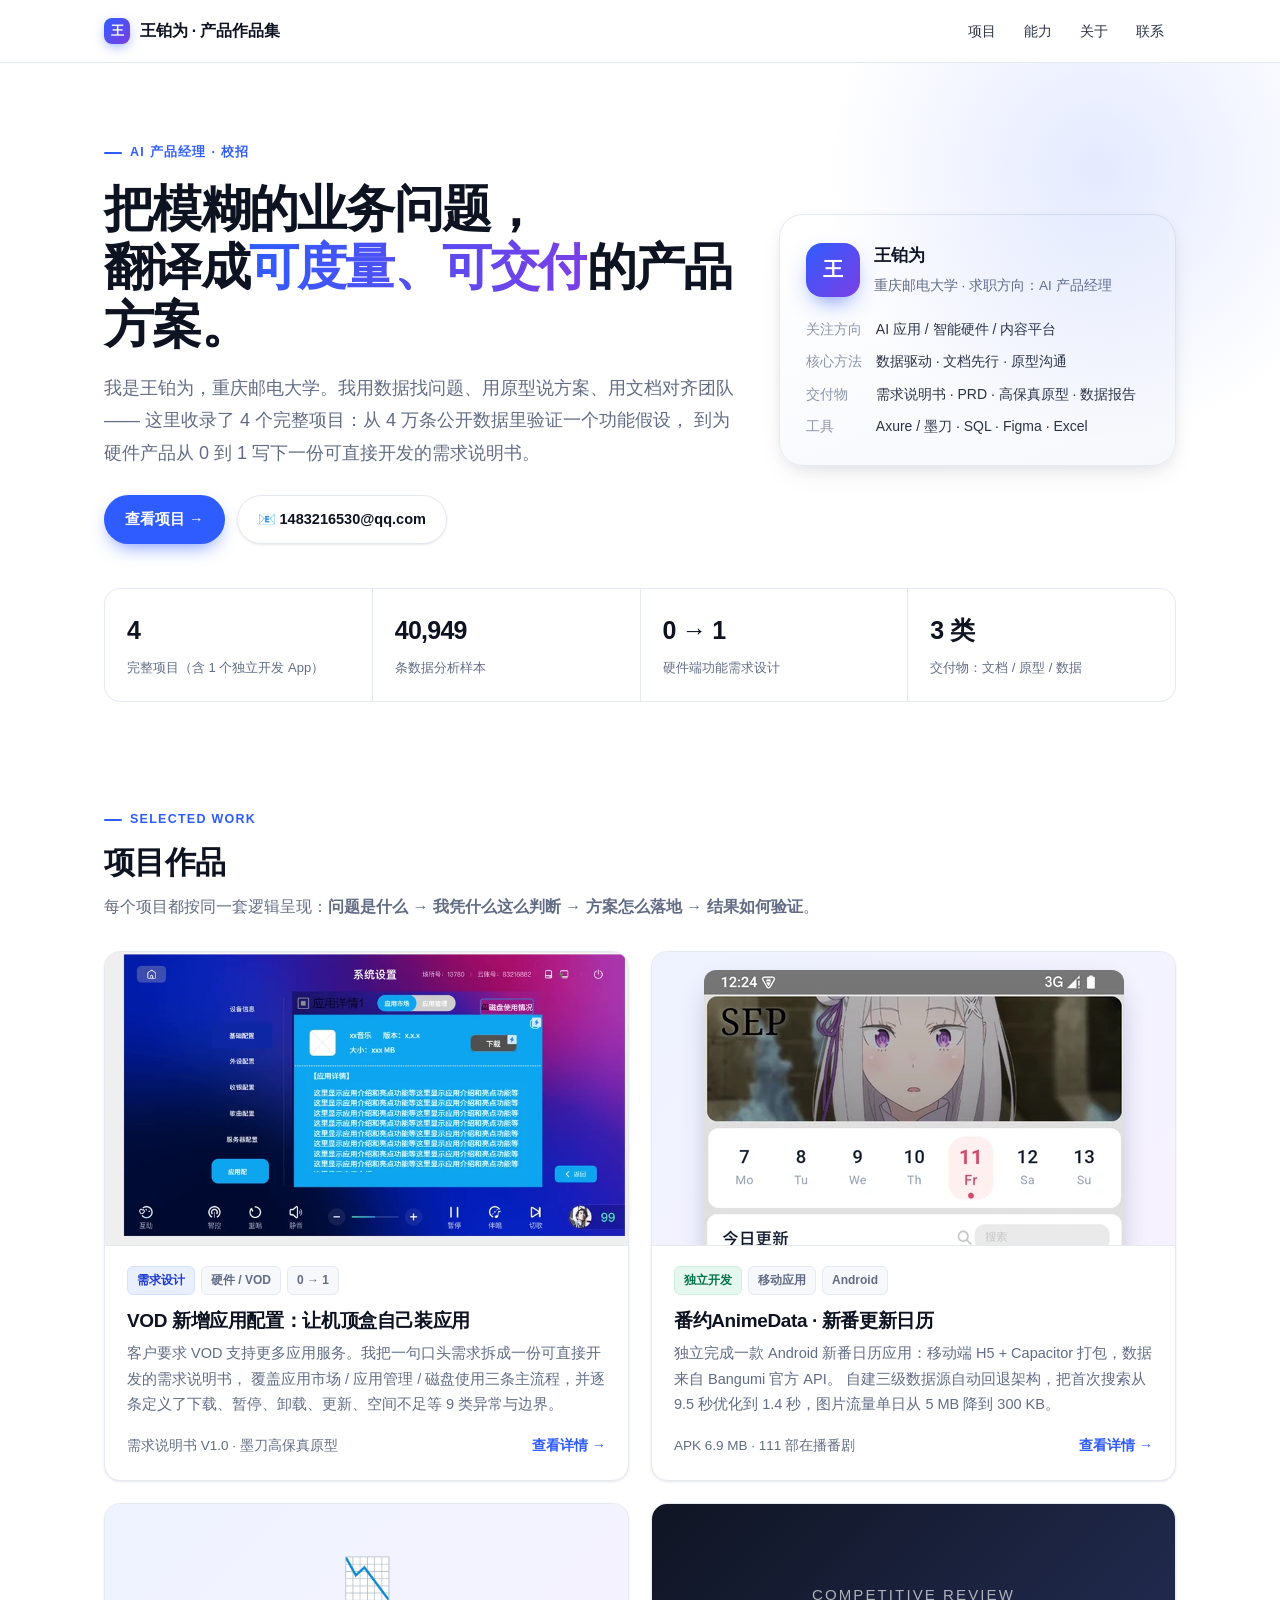
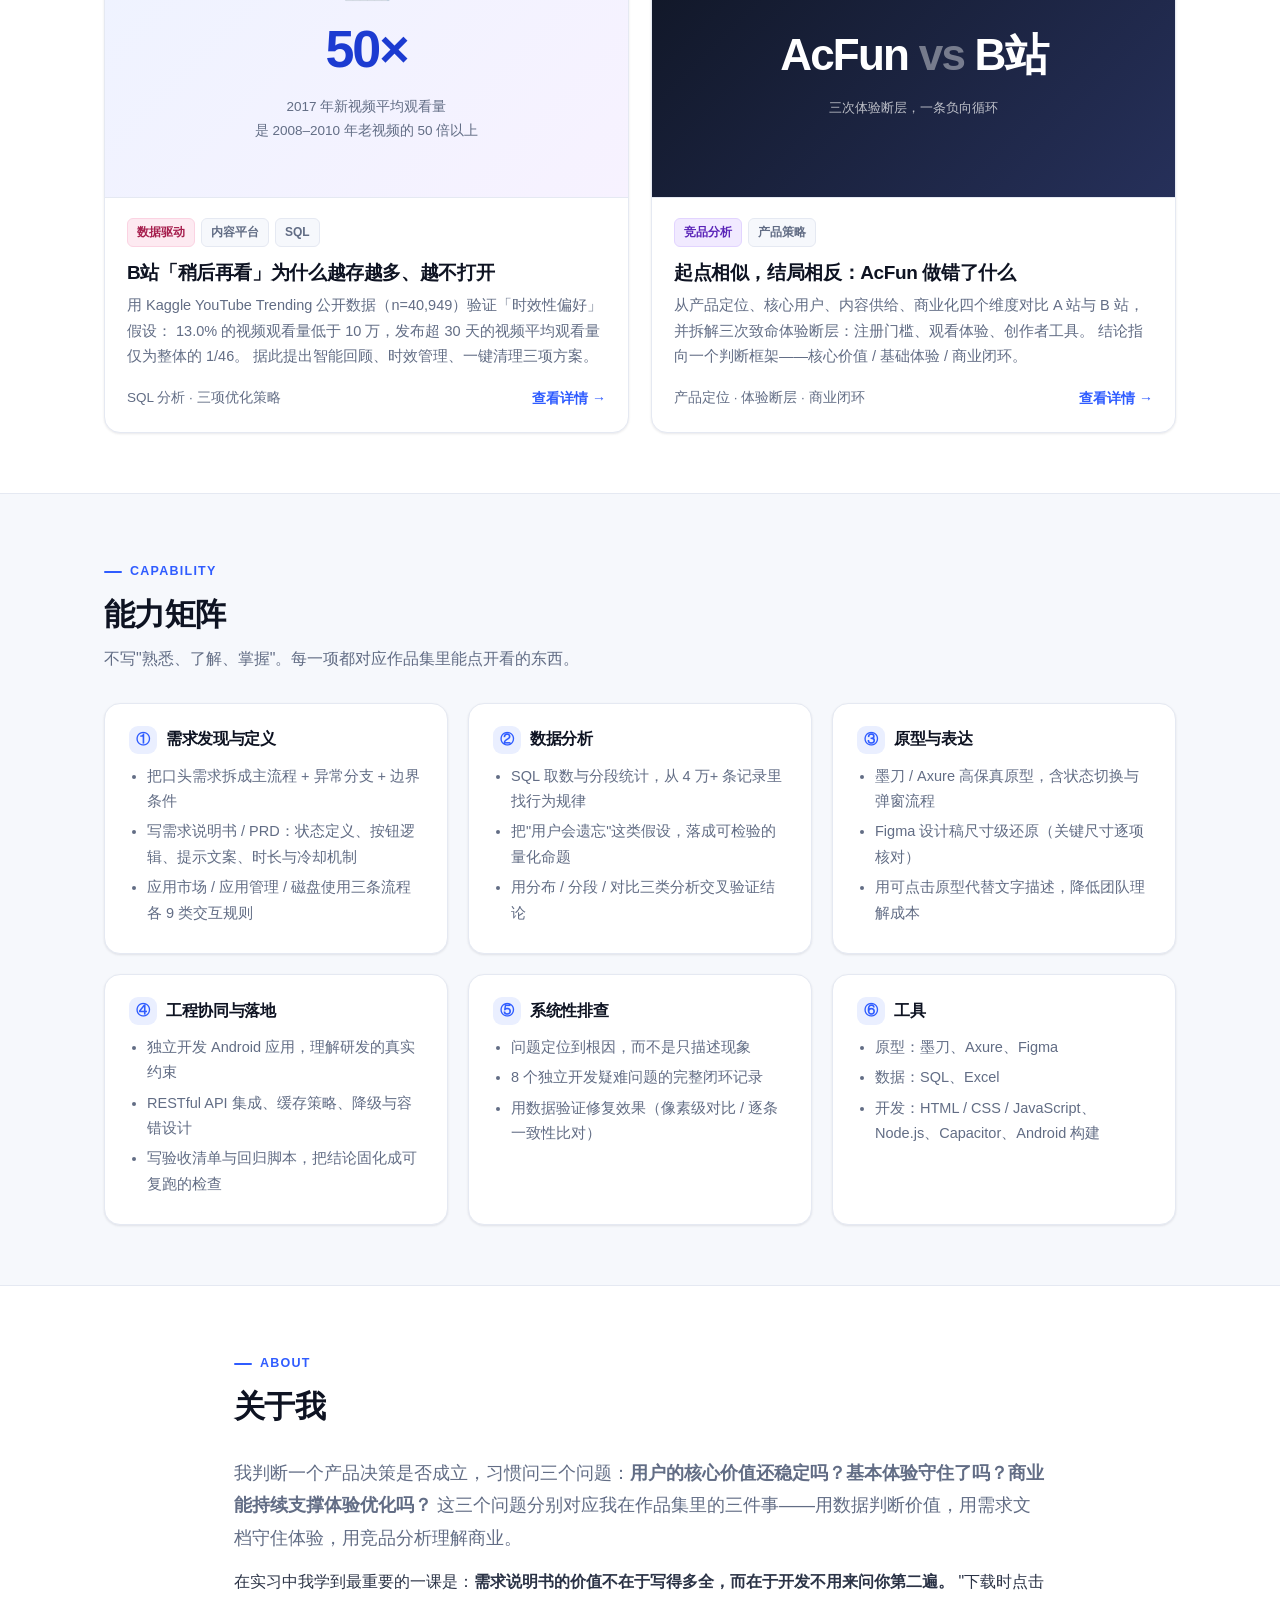
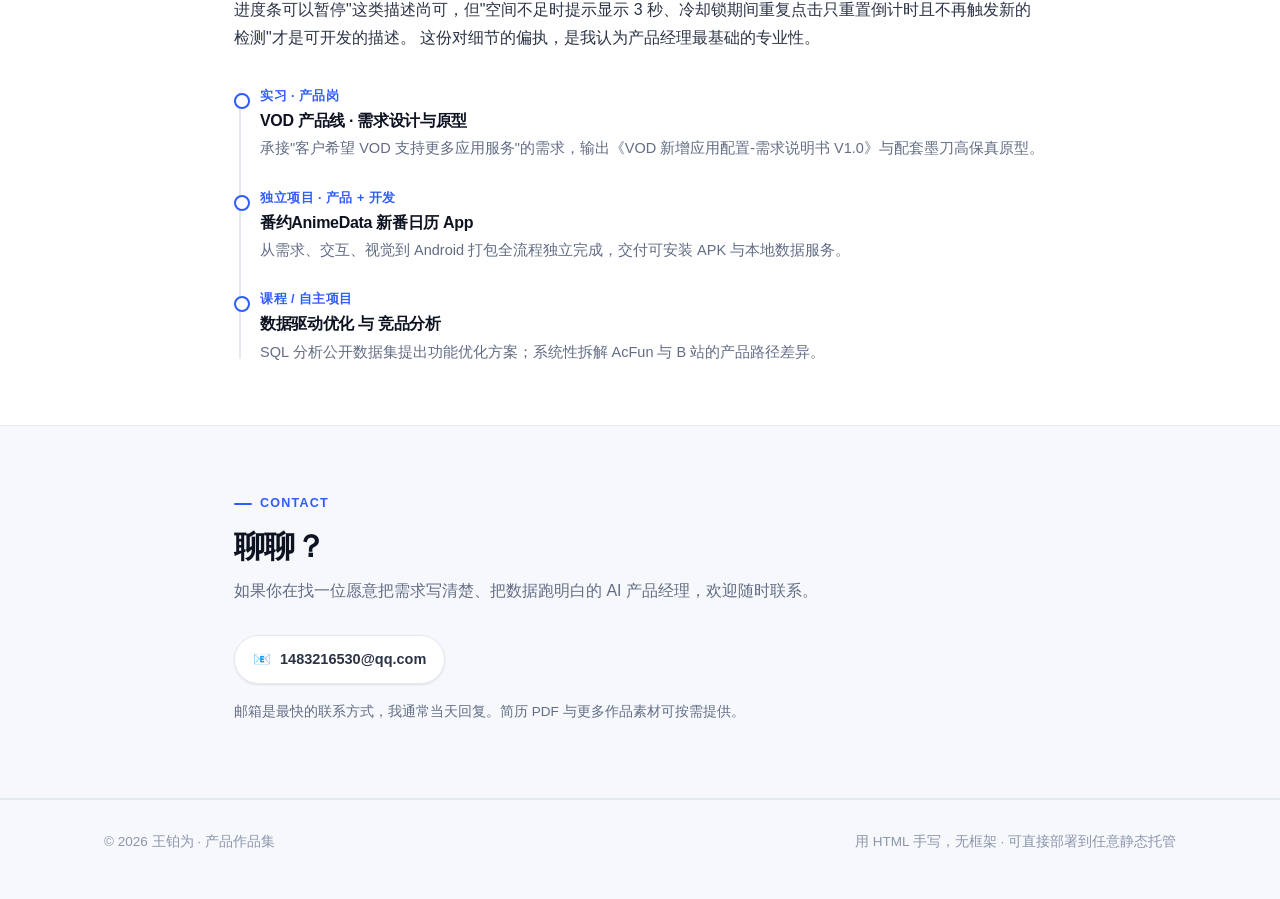
==== index.html @ bd3f500f "作品集站点：VOD 应用配置 / 稍后再看优化 / 新番日历 / 竞品分析" ====
<!DOCTYPE html>
<html lang="zh-CN">
<head>
<meta charset="UTF-8">
<meta name="viewport" content="width=device-width, initial-scale=1">
<title>王铂为 · 产品作品集 | AI 产品经理（校招）</title>
<meta name="description" content="王铂为的产品作品集：数据驱动的功能优化、硬件端应用商店需求设计、竞品分析与独立开发的移动应用。">
<link rel="stylesheet" href="assets/css/style.css">
</head>
<body>

<header class="nav">
  <div class="wrap nav-in">
    <a class="brand" href="index.html"><span class="dot">王</span> 王铂为 · 产品作品集</a>
    <button class="nav-toggle" aria-label="菜单">☰</button>
    <nav class="nav-links">
      <a href="#projects">项目</a>
      <a href="#skills">能力</a>
      <a href="#about">关于</a>
      <a href="#contact">联系</a>
    </nav>
  </div>
</header>

<div class="hero">
  <div class="wrap hero-grid">
    <div>
      <span class="eyebrow">AI 产品经理 · 校招</span>
      <h1>把模糊的业务问题，<br>翻译成<span class="grad">可度量、可交付</span>的产品方案。</h1>
      <p class="lead">
        我是王铂为，重庆邮电大学。我用数据找问题、用原型说方案、用文档对齐团队——
        这里收录了 4 个完整项目：从 4 万条公开数据里验证一个功能假设，
        到为硬件产品从 0 到 1 写下一份可直接开发的需求说明书。
      </p>
      <div class="hero-actions">
        <a class="btn btn-primary" href="#projects">查看项目 →</a>
        <a class="btn btn-ghost" href="mailto:1483216530@qq.com">📧 1483216530@qq.com</a>
      </div>
    </div>

    <aside class="idcard">
      <div class="who">
        <div class="avatar">王</div>
        <div>
          <b>王铂为</b>
          <span class="small muted">重庆邮电大学 · 求职方向：AI 产品经理</span>
        </div>
      </div>
      <dl>
        <dt>关注方向</dt><dd>AI 应用 / 智能硬件 / 内容平台</dd>
        <dt>核心方法</dt><dd>数据驱动 · 文档先行 · 原型沟通</dd>
        <dt>交付物</dt><dd>需求说明书 · PRD · 高保真原型 · 数据报告</dd>
        <dt>工具</dt><dd>Axure / 墨刀 · SQL · Figma · Excel</dd>
      </dl>
    </aside>
  </div>

  <div class="wrap">
    <div class="stats">
      <div><b>4</b><span>完整项目（含 1 个独立开发 App）</span></div>
      <div><b>40,949</b><span>条数据分析样本</span></div>
      <div><b>0 → 1</b><span>硬件端功能需求设计</span></div>
      <div><b>3 类</b><span>交付物：文档 / 原型 / 数据</span></div>
    </div>
  </div>
</div>

<section class="block" id="projects">
  <div class="wrap">
    <div class="section-head">
      <span class="eyebrow">Selected Work</span>
      <h2>项目作品</h2>
      <p>每个项目都按同一套逻辑呈现：<b>问题是什么 → 我凭什么这么判断 → 方案怎么落地 → 结果如何验证</b>。</p>
    </div>

    <div class="cards">

      <article class="card">
        <div class="thumb">
          <img src="assets/img/mocto/vod-proto-4.webp" alt="VOD 应用配置 · 墨刀高保真原型">
        </div>
        <div class="body">
          <div class="tags">
            <span class="tag blue">需求设计</span>
            <span class="tag">硬件 / VOD</span>
            <span class="tag">0 → 1</span>
          </div>
          <h3>VOD 新增应用配置：让机顶盒自己装应用</h3>
          <p>客户要求 VOD 支持更多应用服务。我把一句口头需求拆成一份可直接开发的需求说明书，
             覆盖应用市场 / 应用管理 / 磁盘使用三条主流程，并逐条定义了下载、暂停、卸载、更新、空间不足等 9 类异常与边界。</p>
          <div class="foot">
            <span class="small muted">需求说明书 V1.0 · 墨刀高保真原型</span>
            <a class="card-more" href="projects/vod-app-config.html">查看详情 →</a>
          </div>
        </div>
      </article>

      <article class="card">
        <div class="thumb phone">
          <img src="assets/img/anime/apk-home.webp" alt="番约AnimeData · 新番日历 App 首页">
        </div>
        <div class="body">
          <div class="tags">
            <span class="tag green">独立开发</span>
            <span class="tag">移动应用</span>
            <span class="tag">Android</span>
          </div>
          <h3>番约AnimeData · 新番更新日历</h3>
          <p>独立完成一款 Android 新番日历应用：移动端 H5 + Capacitor 打包，数据来自 Bangumi 官方 API。
             自建三级数据源自动回退架构，把首次搜索从 9.5 秒优化到 1.4 秒，图片流量单日从 5 MB 降到 300 KB。</p>
          <div class="foot">
            <span class="small muted">APK 6.9 MB · 111 部在播番剧</span>
            <a class="card-more" href="projects/anime-calendar.html">查看详情 →</a>
          </div>
        </div>
      </article>

      <article class="card">
        <div class="thumb" style="background:linear-gradient(135deg,#eef3ff,#f7f2ff)">
          <div style="padding:26px;text-align:center">
            <div style="font-size:40px;line-height:1">📉</div>
            <div style="font-size:52px;font-weight:800;letter-spacing:-.04em;color:var(--brand-ink);margin-top:6px">50×</div>
            <div class="small muted">2017 年新视频平均观看量<br>是 2008–2010 年老视频的 50 倍以上</div>
          </div>
        </div>
        <div class="body">
          <div class="tags">
            <span class="tag pink">数据驱动</span>
            <span class="tag">内容平台</span>
            <span class="tag">SQL</span>
          </div>
          <h3>B站「稍后再看」为什么越存越多、越不打开</h3>
          <p>用 Kaggle YouTube Trending 公开数据（n=40,949）验证「时效性偏好」假设：
             13.0% 的视频观看量低于 10 万，发布超 30 天的视频平均观看量仅为整体的 1/46。
             据此提出智能回顾、时效管理、一键清理三项方案。</p>
          <div class="foot">
            <span class="small muted">SQL 分析 · 三项优化策略</span>
            <a class="card-more" href="projects/bilibili-slate.html">查看详情 →</a>
          </div>
        </div>
      </article>

      <article class="card">
        <div class="thumb" style="background:linear-gradient(135deg,#0f1523,#26305a);display:grid;place-items:center">
          <div style="padding:26px;text-align:center;color:#fff">
            <div style="font-size:15px;opacity:.65;letter-spacing:.14em">COMPETITIVE REVIEW</div>
            <div style="font-size:44px;font-weight:800;letter-spacing:-.04em;margin:8px 0 4px">AcFun <span style="opacity:.4">vs</span> B站</div>
            <div style="font-size:13px;opacity:.7">三次体验断层，一条负向循环</div>
          </div>
        </div>
        <div class="body">
          <div class="tags">
            <span class="tag violet">竞品分析</span>
            <span class="tag">产品策略</span>
          </div>
          <h3>起点相似，结局相反：AcFun 做错了什么</h3>
          <p>从产品定位、核心用户、内容供给、商业化四个维度对比 A 站与 B 站，
             并拆解三次致命体验断层：注册门槛、观看体验、创作者工具。
             结论指向一个判断框架——核心价值 / 基础体验 / 商业闭环。</p>
          <div class="foot">
            <span class="small muted">产品定位 · 体验断层 · 商业闭环</span>
            <a class="card-more" href="projects/acfun-vs-bilibili.html">查看详情 →</a>
          </div>
        </div>
      </article>

    </div>
  </div>
</section>

<section class="block soft" id="skills">
  <div class="wrap">
    <div class="section-head">
      <span class="eyebrow">Capability</span>
      <h2>能力矩阵</h2>
      <p>不写"熟悉、了解、掌握"。每一项都对应作品集里能点开看的东西。</p>
    </div>

    <div class="grid-3">
      <div class="panel">
        <h4><span class="ic">①</span> 需求发现与定义</h4>
        <ul>
          <li>把口头需求拆成主流程 + 异常分支 + 边界条件</li>
          <li>写需求说明书 / PRD：状态定义、按钮逻辑、提示文案、时长与冷却机制</li>
          <li>应用市场 / 应用管理 / 磁盘使用三条流程各 9 类交互规则</li>
        </ul>
      </div>
      <div class="panel">
        <h4><span class="ic">②</span> 数据分析</h4>
        <ul>
          <li>SQL 取数与分段统计，从 4 万+ 条记录里找行为规律</li>
          <li>把"用户会遗忘"这类假设，落成可检验的量化命题</li>
          <li>用分布 / 分段 / 对比三类分析交叉验证结论</li>
        </ul>
      </div>
      <div class="panel">
        <h4><span class="ic">③</span> 原型与表达</h4>
        <ul>
          <li>墨刀 / Axure 高保真原型，含状态切换与弹窗流程</li>
          <li>Figma 设计稿尺寸级还原（关键尺寸逐项核对）</li>
          <li>用可点击原型代替文字描述，降低团队理解成本</li>
        </ul>
      </div>
      <div class="panel">
        <h4><span class="ic">④</span> 工程协同与落地</h4>
        <ul>
          <li>独立开发 Android 应用，理解研发的真实约束</li>
          <li>RESTful API 集成、缓存策略、降级与容错设计</li>
          <li>写验收清单与回归脚本，把结论固化成可复跑的检查</li>
        </ul>
      </div>
      <div class="panel">
        <h4><span class="ic">⑤</span> 系统性排查</h4>
        <ul>
          <li>问题定位到根因，而不是只描述现象</li>
          <li>8 个独立开发疑难问题的完整闭环记录</li>
          <li>用数据验证修复效果（像素级对比 / 逐条一致性比对）</li>
        </ul>
      </div>
      <div class="panel">
        <h4><span class="ic">⑥</span> 工具</h4>
        <ul>
          <li>原型：墨刀、Axure、Figma</li>
          <li>数据：SQL、Excel</li>
          <li>开发：HTML / CSS / JavaScript、Node.js、Capacitor、Android 构建</li>
        </ul>
      </div>
    </div>
  </div>
</section>

<section class="block" id="about">
  <div class="wrap wrap-narrow">
    <div class="section-head">
      <span class="eyebrow">About</span>
      <h2>关于我</h2>
    </div>
    <p class="lead">
      我判断一个产品决策是否成立，习惯问三个问题：<b>用户的核心价值还稳定吗？基本体验守住了吗？商业能持续支撑体验优化吗？</b>
      这三个问题分别对应我在作品集里的三件事——用数据判断价值，用需求文档守住体验，用竞品分析理解商业。
    </p>
    <p>
      在实习中我学到最重要的一课是：<b>需求说明书的价值不在于写得多全，而在于开发不用来问你第二遍。</b>
      "下载时点击进度条可以暂停"这类描述尚可，但"空间不足时提示显示 3 秒、冷却锁期间重复点击只重置倒计时且不再触发新的检测"才是可开发的描述。
      这份对细节的偏执，是我认为产品经理最基础的专业性。
    </p>

    <div class="timeline" style="margin-top:34px">
      <div class="tl-item">
        <div class="when">实习 · 产品岗</div>
        <h4>VOD 产品线 · 需求设计与原型</h4>
        <p>承接"客户希望 VOD 支持更多应用服务"的需求，输出《VOD 新增应用配置-需求说明书 V1.0》与配套墨刀高保真原型。</p>
      </div>
      <div class="tl-item">
        <div class="when">独立项目 · 产品 + 开发</div>
        <h4>番约AnimeData 新番日历 App</h4>
        <p>从需求、交互、视觉到 Android 打包全流程独立完成，交付可安装 APK 与本地数据服务。</p>
      </div>
      <div class="tl-item">
        <div class="when">课程 / 自主项目</div>
        <h4>数据驱动优化 与 竞品分析</h4>
        <p>SQL 分析公开数据集提出功能优化方案；系统性拆解 AcFun 与 B 站的产品路径差异。</p>
      </div>
    </div>
  </div>
</section>

<section class="block soft" id="contact">
  <div class="wrap wrap-narrow">
    <div class="section-head">
      <span class="eyebrow">Contact</span>
      <h2>聊聊？</h2>
      <p>如果你在找一位愿意把需求写清楚、把数据跑明白的 AI 产品经理，欢迎随时联系。</p>
    </div>
    <div class="contact">
      <a class="chip" href="mailto:1483216530@qq.com">📧 <b>1483216530@qq.com</b></a>
    </div>
    <p class="small muted" style="margin-top:16px">
      邮箱是最快的联系方式，我通常当天回复。简历 PDF 与更多作品素材可按需提供。
    </p>
  </div>
</section>

<footer class="site">
  <div class="wrap row">
    <span>© <span data-year></span> 王铂为 · 产品作品集</span>
    <span>用 HTML 手写，无框架 · 可直接部署到任意静态托管</span>
  </div>
</footer>

<script src="assets/js/site.js"></script>
</body>
</html>
---- assets/css/style.css ----
/* ==========================================================================
   王铂为 · 产品作品集  —  站点样式
   ========================================================================== */

:root {
  --ink: #0e1322;
  --ink-2: #2b3346;
  --muted: #626d85;
  --muted-2: #8b95ab;
  --line: #e5e9f2;
  --line-2: #eef1f7;
  --bg: #ffffff;
  --bg-soft: #f6f8fc;
  --bg-soft-2: #eef2fa;
  --brand: #2f5cff;
  --brand-ink: #1c3bd1;
  --brand-soft: #eaefff;
  --violet: #7b3fe4;
  --green: #0d9f6e;
  --amber: #c47d00;
  --pink: #d6336c;
  --radius: 16px;
  --radius-sm: 10px;
  --radius-lg: 24px;
  --shadow-sm: 0 1px 2px rgba(16, 24, 40, .04), 0 1px 3px rgba(16, 24, 40, .06);
  --shadow: 0 4px 12px rgba(16, 24, 40, .05), 0 12px 32px -12px rgba(16, 24, 40, .12);
  --shadow-lg: 0 24px 60px -20px rgba(22, 34, 78, .28);
  --maxw: 1120px;
  --font: "Inter", -apple-system, BlinkMacSystemFont, "Segoe UI", "PingFang SC",
          "Hiragino Sans GB", "Microsoft YaHei", "Source Han Sans SC", sans-serif;
  --mono: "JetBrains Mono", "SFMono-Regular", Consolas, "Liberation Mono", monospace;
}

* { box-sizing: border-box; }
html { scroll-behavior: smooth; -webkit-text-size-adjust: 100%; }
body {
  margin: 0;
  background: var(--bg);
  color: var(--ink);
  font-family: var(--font);
  font-size: 16px;
  line-height: 1.75;
  -webkit-font-smoothing: antialiased;
  text-rendering: optimizeLegibility;
}
img { max-width: 100%; display: block; }
a { color: var(--brand); text-decoration: none; }
a:hover { text-decoration: underline; }

.wrap { width: 100%; max-width: var(--maxw); margin: 0 auto; padding: 0 24px; }
.wrap-narrow { max-width: 860px; }

/* ---------- 顶部导航 ---------- */
.nav {
  position: sticky; top: 0; z-index: 60;
  backdrop-filter: saturate(180%) blur(14px);
  background: rgba(255, 255, 255, .82);
  border-bottom: 1px solid var(--line);
}
.nav-in { display: flex; align-items: center; justify-content: space-between; height: 62px; gap: 20px; }
.brand { display: flex; align-items: center; gap: 10px; font-weight: 700; color: var(--ink); letter-spacing: -.01em; }
.brand:hover { text-decoration: none; }
.brand .dot {
  width: 26px; height: 26px; border-radius: 8px;
  background: linear-gradient(135deg, var(--brand), var(--violet));
  box-shadow: 0 4px 12px -2px rgba(47, 92, 255, .5);
  display: grid; place-items: center; color: #fff; font-size: 13px; font-weight: 800;
}
.nav-links { display: flex; align-items: center; gap: 4px; }
.nav-links a {
  color: var(--ink-2); font-size: 14px; font-weight: 500;
  padding: 7px 12px; border-radius: 8px; transition: .15s;
}
.nav-links a:hover { background: var(--bg-soft); color: var(--brand); text-decoration: none; }
.nav-links a.active { color: var(--brand); background: var(--brand-soft); }

/* ---------- 通用排版 ---------- */
.eyebrow {
  display: inline-flex; align-items: center; gap: 8px;
  font-size: 12.5px; font-weight: 700; letter-spacing: .1em; text-transform: uppercase;
  color: var(--brand);
}
.eyebrow::before { content: ""; width: 18px; height: 2px; background: var(--brand); border-radius: 2px; }
h1, h2, h3, h4 { color: var(--ink); letter-spacing: -.02em; line-height: 1.28; margin: 0; font-weight: 700; }
h1 { font-size: clamp(30px, 5vw, 50px); line-height: 1.16; letter-spacing: -.035em; }
h2 { font-size: clamp(23px, 3vw, 31px); }
h3 { font-size: 19px; }
h4 { font-size: 16px; }
p { margin: 0 0 14px; color: var(--ink-2); }
.lead { font-size: 18px; color: var(--muted); line-height: 1.8; }
.muted { color: var(--muted); }
.small { font-size: 13.5px; }
hr.sep { border: 0; border-top: 1px solid var(--line); margin: 40px 0; }

/* ---------- 按钮 ---------- */
.btn {
  display: inline-flex; align-items: center; gap: 8px;
  padding: 11px 20px; border-radius: 999px; font-size: 14.5px; font-weight: 600;
  border: 1px solid transparent; transition: .18s; cursor: pointer; white-space: nowrap;
}
.btn:hover { text-decoration: none; transform: translateY(-1px); }
.btn-primary { background: var(--brand); color: #fff; box-shadow: 0 8px 20px -8px rgba(47, 92, 255, .8); }
.btn-primary:hover { background: var(--brand-ink); }
.btn-ghost { background: #fff; color: var(--ink); border-color: var(--line); box-shadow: var(--shadow-sm); }
.btn-ghost:hover { border-color: var(--brand); color: var(--brand); }

/* ---------- 首页 Hero ---------- */
.hero { padding: 72px 0 40px; position: relative; overflow: hidden; }
.hero::after {
  content: ""; position: absolute; inset: -30% -10% auto auto; width: 620px; height: 620px;
  background: radial-gradient(circle at 50% 50%, rgba(47, 92, 255, .13), transparent 62%);
  pointer-events: none;
}
.hero-grid { display: grid; grid-template-columns: 1.35fr .85fr; gap: 44px; align-items: center; position: relative; }
.hero h1 { margin: 16px 0 18px; }
.hero h1 .grad {
  background: linear-gradient(100deg, var(--brand), var(--violet));
  -webkit-background-clip: text; background-clip: text; color: transparent;
}
.hero-actions { display: flex; gap: 12px; flex-wrap: wrap; margin-top: 26px; }

.idcard {
  background: linear-gradient(160deg, #fff, var(--bg-soft));
  border: 1px solid var(--line); border-radius: var(--radius-lg);
  padding: 26px; box-shadow: var(--shadow);
}
.idcard .who { display: flex; align-items: center; gap: 14px; margin-bottom: 18px; }
.idcard .avatar {
  width: 54px; height: 54px; border-radius: 16px; flex: none;
  background: linear-gradient(135deg, var(--brand), var(--violet));
  color: #fff; display: grid; place-items: center; font-size: 20px; font-weight: 800;
  box-shadow: 0 10px 24px -10px rgba(47, 92, 255, .9);
}
.idcard .who b { display: block; font-size: 17px; }
.idcard dl { margin: 0; display: grid; grid-template-columns: auto 1fr; gap: 8px 14px; font-size: 14px; }
.idcard dt { color: var(--muted-2); }
.idcard dd { margin: 0; color: var(--ink-2); font-weight: 500; }

/* ---------- 指标条 ---------- */
.stats { display: grid; grid-template-columns: repeat(4, 1fr); gap: 1px; background: var(--line); border: 1px solid var(--line); border-radius: var(--radius); overflow: hidden; margin-top: 44px; }
.stats div { background: #fff; padding: 20px 22px; }
.stats b { display: block; font-size: 25px; letter-spacing: -.03em; color: var(--ink); }
.stats span { font-size: 13px; color: var(--muted); }

/* ---------- 区块 ---------- */
section.block { padding: 60px 0; }
.section-head { margin-bottom: 30px; }
.section-head h2 { margin-top: 12px; }
.section-head p { margin: 10px 0 0; max-width: 720px; color: var(--muted); }
.soft { background: var(--bg-soft); border-top: 1px solid var(--line); border-bottom: 1px solid var(--line); }

/* ---------- 项目卡 ---------- */
.cards { display: grid; grid-template-columns: repeat(2, 1fr); gap: 22px; }
.card {
  background: #fff; border: 1px solid var(--line); border-radius: var(--radius);
  overflow: hidden; display: flex; flex-direction: column;
  transition: .2s; box-shadow: var(--shadow-sm);
}
.card:hover { transform: translateY(-3px); box-shadow: var(--shadow); border-color: #d8dff0; }
.card .thumb {
  aspect-ratio: 16 / 9; background: var(--bg-soft-2); overflow: hidden;
  display: grid; place-items: center; border-bottom: 1px solid var(--line);
}
.card .thumb img { width: 100%; height: 100%; object-fit: cover; object-position: top center; }
.card .thumb.dark { background: #0d1117; }
.card .thumb.phone {
  background: linear-gradient(140deg, #eef3ff, #f7f2ff);
  padding: 18px 0 0;
  align-items: end;
}
.card .thumb.phone img {
  width: auto; height: 100%; max-height: 100%;
  object-fit: contain; object-position: bottom center;
  border-radius: 12px 12px 0 0;
  box-shadow: 0 12px 30px -12px rgba(24, 36, 78, .45);
}
.card .body { padding: 20px 22px 22px; display: flex; flex-direction: column; flex: 1; }
.card .body h3 { margin-bottom: 8px; }
.card .body p { font-size: 14.5px; color: var(--muted); margin-bottom: 16px; }
.card .foot { margin-top: auto; display: flex; align-items: center; justify-content: space-between; gap: 10px; }
.card-more { font-size: 14px; font-weight: 600; }
.tags { display: flex; flex-wrap: wrap; gap: 6px; margin-bottom: 14px; }
.tag {
  font-size: 12px; font-weight: 600; padding: 3px 9px; border-radius: 6px;
  background: var(--bg-soft); color: var(--muted); border: 1px solid var(--line);
}
.tag.blue { background: var(--brand-soft); color: var(--brand-ink); border-color: #d6e0ff; }
.tag.green { background: #e6f7f0; color: #06724e; border-color: #cdeee0; }
.tag.pink { background: #fdeaf1; color: #a61e4d; border-color: #fbd3e2; }
.tag.violet { background: #f1eaff; color: #5a24b8; border-color: #e2d4ff; }

/* ---------- 能力矩阵 ---------- */
.grid-3 { display: grid; grid-template-columns: repeat(3, 1fr); gap: 20px; }
.grid-2 { display: grid; grid-template-columns: repeat(2, 1fr); gap: 20px; }
.panel {
  background: #fff; border: 1px solid var(--line); border-radius: var(--radius);
  padding: 22px 24px; box-shadow: var(--shadow-sm);
}
.panel h4 { margin-bottom: 10px; display: flex; align-items: center; gap: 9px; }
.panel h4 .ic {
  width: 28px; height: 28px; border-radius: 9px; flex: none;
  background: var(--brand-soft); color: var(--brand); display: grid; place-items: center; font-size: 14px;
}
.panel ul { margin: 0; padding-left: 18px; color: var(--muted); font-size: 14.5px; }
.panel ul li { margin-bottom: 5px; }

/* ---------- 时间线 ---------- */
.timeline { position: relative; padding-left: 26px; }
.timeline::before { content: ""; position: absolute; left: 5px; top: 6px; bottom: 6px; width: 2px; background: var(--line); }
.tl-item { position: relative; padding-bottom: 26px; }
.tl-item:last-child { padding-bottom: 0; }
.tl-item::before {
  content: ""; position: absolute; left: -26px; top: 7px; width: 12px; height: 12px;
  border-radius: 50%; background: #fff; border: 2.5px solid var(--brand);
}
.tl-item .when { font-size: 12.5px; font-weight: 700; color: var(--brand); letter-spacing: .04em; }
.tl-item h4 { margin: 3px 0 5px; }
.tl-item p { font-size: 14.5px; color: var(--muted); margin: 0; }

/* ---------- 联系方式 ---------- */
.contact { display: flex; flex-wrap: wrap; gap: 12px; margin-top: 22px; }
.chip {
  display: inline-flex; align-items: center; gap: 9px; padding: 11px 18px;
  border: 1px solid var(--line); border-radius: 999px; background: #fff;
  font-size: 14.5px; color: var(--ink-2); box-shadow: var(--shadow-sm);
}
.chip b { font-weight: 600; }

/* ---------- 页脚 ---------- */
footer.site { border-top: 1px solid var(--line); padding: 30px 0 46px; color: var(--muted-2); font-size: 13.5px; background: var(--bg-soft); }
footer.site .row { display: flex; justify-content: space-between; gap: 16px; flex-wrap: wrap; align-items: center; }

/* ==========================================================================
   项目详情页
   ========================================================================== */
.phead { padding: 54px 0 34px; border-bottom: 1px solid var(--line); background: linear-gradient(180deg, var(--bg-soft), #fff); }
.phead .back { font-size: 13.5px; color: var(--muted); display: inline-flex; gap: 6px; align-items: center; margin-bottom: 20px; }
.phead h1 { font-size: clamp(26px, 3.6vw, 40px); margin: 14px 0 16px; }
.phead .meta { display: flex; flex-wrap: wrap; gap: 10px 26px; margin-top: 22px; font-size: 14px; color: var(--muted); }
.phead .meta b { color: var(--ink); font-weight: 600; }

.proj { display: grid; grid-template-columns: 200px 1fr; gap: 44px; padding: 46px 0 80px; align-items: start; }
.toc { position: sticky; top: 86px; font-size: 14px; }
.toc .t { font-size: 12px; font-weight: 700; letter-spacing: .1em; text-transform: uppercase; color: var(--muted-2); margin-bottom: 12px; }
.toc a { display: block; color: var(--muted); padding: 5px 0 5px 14px; border-left: 2px solid var(--line); }
.toc a:hover, .toc a.on { color: var(--brand); border-color: var(--brand); text-decoration: none; }

.article h2 { margin: 44px 0 16px; padding-top: 22px; border-top: 1px solid var(--line); scroll-margin-top: 90px; }
.article h2:first-child { margin-top: 0; padding-top: 0; border-top: 0; }
.article h3 { margin: 30px 0 10px; scroll-margin-top: 90px; }
.article h4 { margin: 22px 0 8px; color: var(--ink-2); }
.article ul, .article ol { color: var(--ink-2); padding-left: 22px; margin: 0 0 16px; }
.article li { margin-bottom: 6px; }
.article strong { color: var(--ink); font-weight: 650; }

/* 数据表 */
table.tbl { width: 100%; border-collapse: separate; border-spacing: 0; font-size: 14.5px; margin: 18px 0 22px;
  border: 1px solid var(--line); border-radius: var(--radius-sm); overflow: hidden; }
table.tbl th, table.tbl td { padding: 11px 14px; text-align: left; border-bottom: 1px solid var(--line-2); vertical-align: top; }
table.tbl thead th { background: var(--bg-soft); color: var(--ink); font-weight: 650; font-size: 13.5px; letter-spacing: .01em; }
table.tbl tbody tr:last-child td { border-bottom: 0; }
table.tbl tbody tr:hover { background: #fafbfe; }
table.tbl td.num { font-variant-numeric: tabular-nums; }

/* 结论/提示块 */
.callout { border-left: 3px solid var(--brand); background: var(--bg-soft); border-radius: 0 var(--radius-sm) var(--radius-sm) 0; padding: 15px 20px; margin: 20px 0; }
.callout.warn { border-color: var(--amber); background: #fff9ec; }
.callout.ok { border-color: var(--green); background: #f0fbf6; }
.callout .lab { font-size: 12px; font-weight: 700; letter-spacing: .08em; text-transform: uppercase; color: var(--brand); display: block; margin-bottom: 5px; }
.callout.warn .lab { color: var(--amber); }
.callout.ok .lab { color: var(--green); }
.callout p:last-child { margin-bottom: 0; }

/* 关键指标行 */
.kpis { display: grid; grid-template-columns: repeat(auto-fit, minmax(160px, 1fr)); gap: 14px; margin: 22px 0; }
.kpi { border: 1px solid var(--line); border-radius: var(--radius-sm); padding: 15px 17px; background: #fff; box-shadow: var(--shadow-sm); }
.kpi b { display: block; font-size: 22px; letter-spacing: -.03em; color: var(--brand-ink); font-variant-numeric: tabular-nums; }
.kpi span { font-size: 12.5px; color: var(--muted); }

/* 需求条目 */
.req { border: 1px solid var(--line); border-radius: var(--radius-sm); padding: 16px 18px; margin: 14px 0; background: #fff; }
.req > .rid { display: inline-block; font-family: var(--mono); font-size: 12px; font-weight: 700; color: var(--brand);
  background: var(--brand-soft); border-radius: 5px; padding: 1px 7px; margin-bottom: 8px; }
.req h4 { margin: 0 0 8px; }
.req ul { margin-bottom: 0; }

/* 图库 */
.gallery { display: grid; grid-template-columns: repeat(auto-fit, minmax(230px, 1fr)); gap: 18px; margin: 22px 0; }
figure.shot { margin: 0; border: 1px solid var(--line); border-radius: var(--radius); overflow: hidden; background: #fff; box-shadow: var(--shadow-sm); }
figure.shot img { width: 100%; display: block; background: var(--bg-soft); }
figure.shot figcaption { padding: 10px 14px; font-size: 13px; color: var(--muted); border-top: 1px solid var(--line); background: #fff; }
.gallery.phones { grid-template-columns: repeat(auto-fit, minmax(180px, 1fr)); }
.gallery.phones figcaption { font-size: 12.5px; }

/* 图片缺失占位 */
.ph {
  display: grid; place-items: center; aspect-ratio: 4 / 3; padding: 18px; text-align: center;
  background: repeating-linear-gradient(45deg, #fbfcfe, #fbfcfe 10px, #f3f6fc 10px, #f3f6fc 20px);
  color: var(--muted-2); font-size: 13px; line-height: 1.6;
}
.ph b { display: block; color: var(--muted); font-size: 13.5px; margin-bottom: 4px; }

/* 双列对照 */
.vs { display: grid; grid-template-columns: 1fr 1fr; gap: 16px; margin: 20px 0; }
.vs .col { border: 1px solid var(--line); border-radius: var(--radius-sm); padding: 16px 18px; background: #fff; }
.vs .col.a { border-top: 3px solid var(--pink); }
.vs .col.b { border-top: 3px solid var(--brand); }
.vs .col h4 { margin-bottom: 8px; }
.vs .col ul { margin: 0; padding-left: 18px; font-size: 14.5px; color: var(--muted); }

/* 步骤 */
.steps { counter-reset: s; display: grid; gap: 14px; margin: 20px 0; }
.step { position: relative; padding: 14px 18px 14px 56px; border: 1px solid var(--line); border-radius: var(--radius-sm); background: #fff; }
.step::before { counter-increment: s; content: counter(s); position: absolute; left: 16px; top: 14px;
  width: 26px; height: 26px; border-radius: 8px; background: var(--brand-soft); color: var(--brand);
  font-weight: 800; font-size: 13px; display: grid; place-items: center; }
.step b { display: block; margin-bottom: 4px; }
.step p { margin: 0; font-size: 14.5px; color: var(--muted); }

/* ---------- 响应式 ---------- */
@media (max-width: 980px) {
  .hero-grid { grid-template-columns: 1fr; gap: 30px; }
  .cards { grid-template-columns: 1fr; }
  .grid-3 { grid-template-columns: 1fr 1fr; }
  .proj { grid-template-columns: 1fr; gap: 0; }
  .toc { position: static; margin-bottom: 28px; padding-bottom: 18px; border-bottom: 1px solid var(--line); }
  .toc a { display: inline-block; border-left: 0; border-bottom: 2px solid transparent; padding: 4px 10px 4px 0; }
  .toc a.on { border-bottom-color: var(--brand); }
  .nav-links { display: none; }
}
@media (max-width: 640px) {
  body { font-size: 15.5px; }
  .grid-3, .grid-2, .vs { grid-template-columns: 1fr; }
  .stats { grid-template-columns: 1fr 1fr; }
  .wrap { padding: 0 18px; }
  .article h2 { font-size: 22px; }
  .hero { padding: 44px 0 26px; }
  .nav-links.show { display: flex; position: absolute; top: 62px; left: 0; right: 0; background: #fff;
    border-bottom: 1px solid var(--line); flex-direction: column; align-items: stretch; padding: 8px; gap: 2px; }
}
.nav-toggle { display: none; background: none; border: 1px solid var(--line); border-radius: 8px; padding: 6px 10px; font-size: 15px; cursor: pointer; }
@media (max-width: 980px) { .nav-toggle { display: block; } }
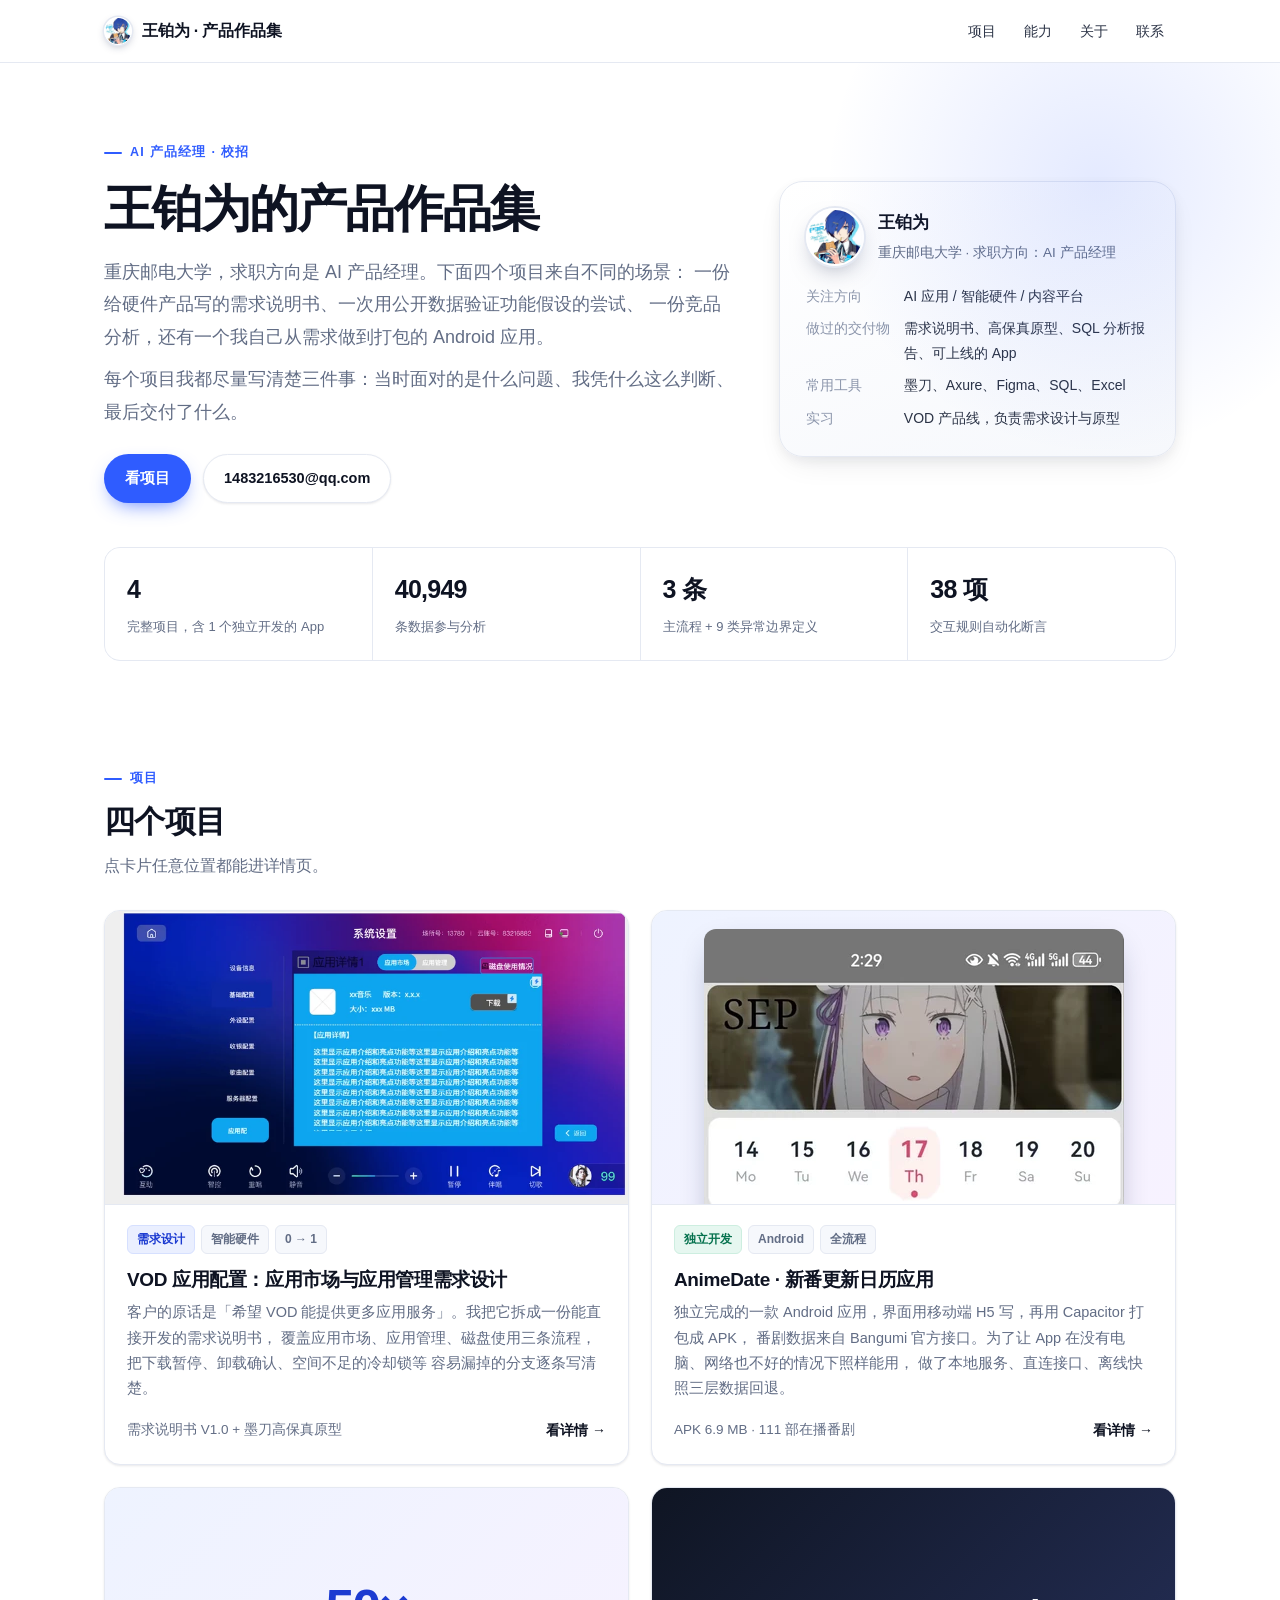
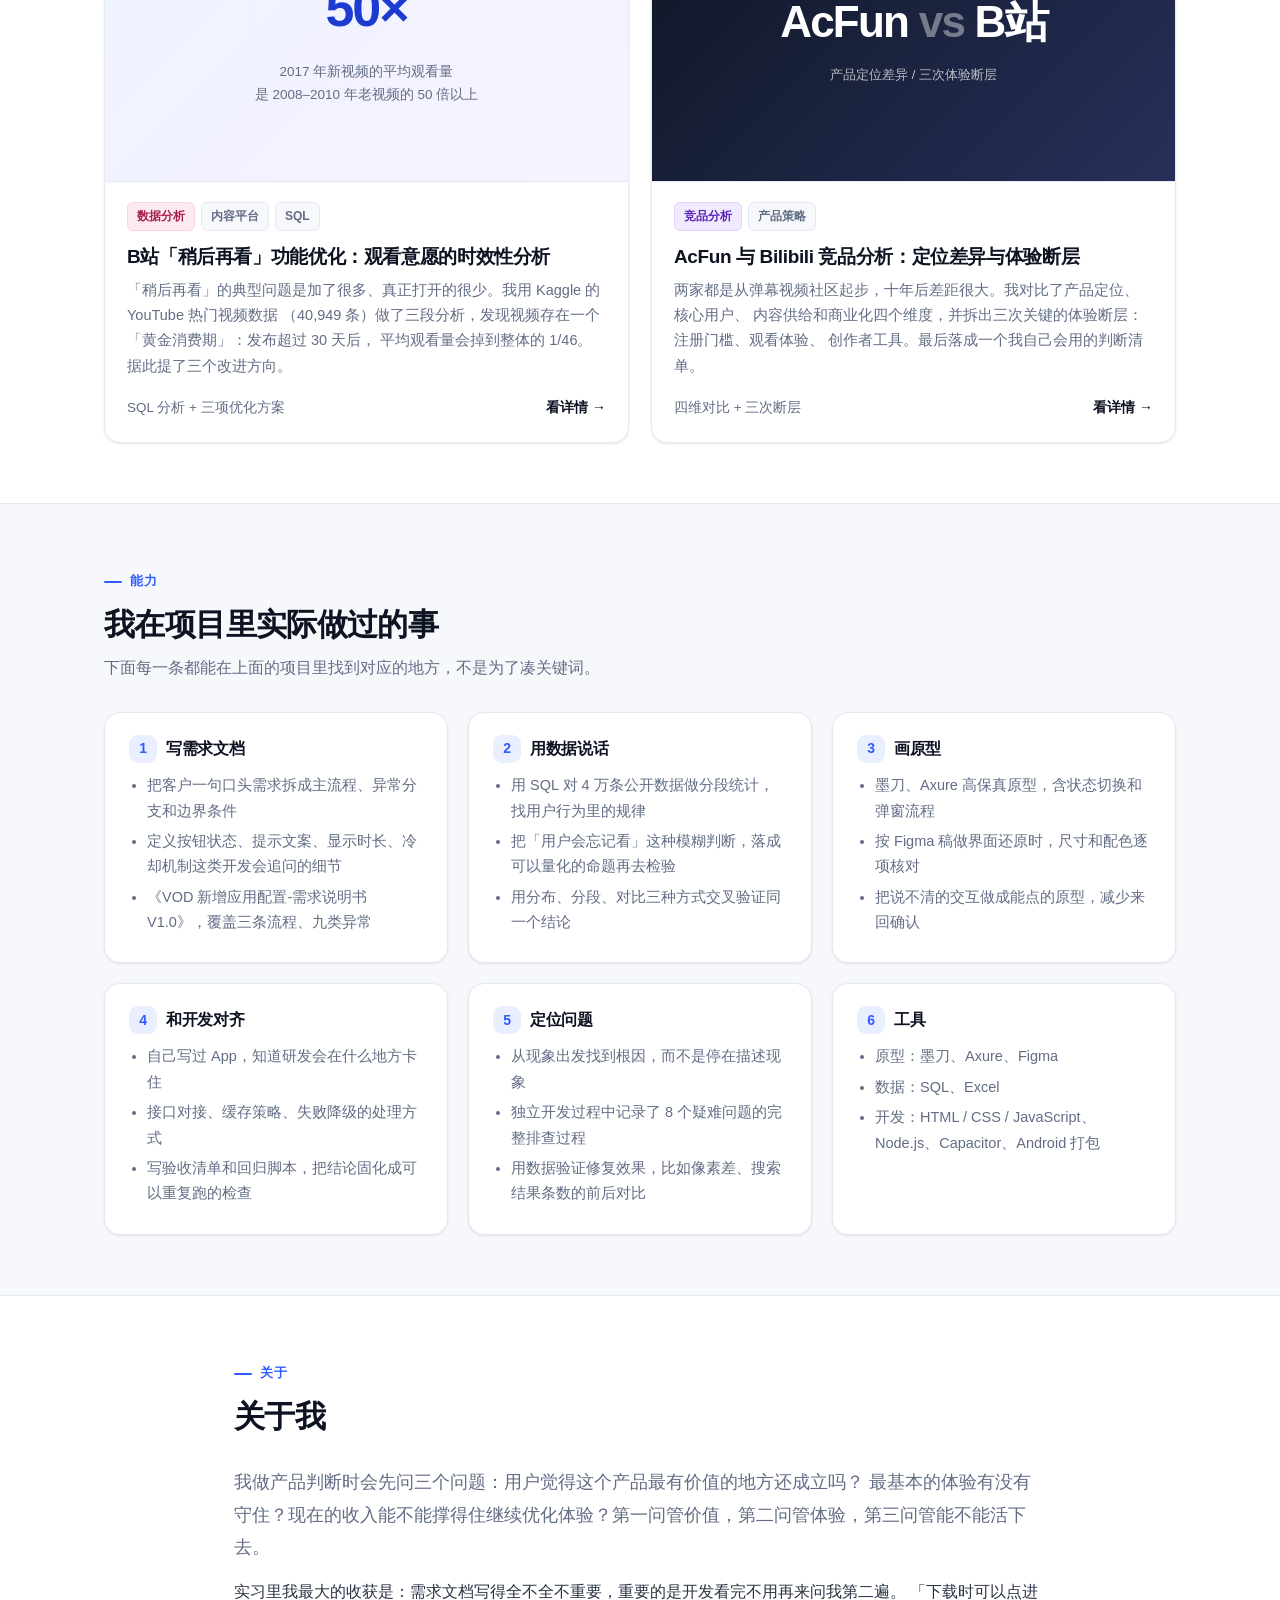
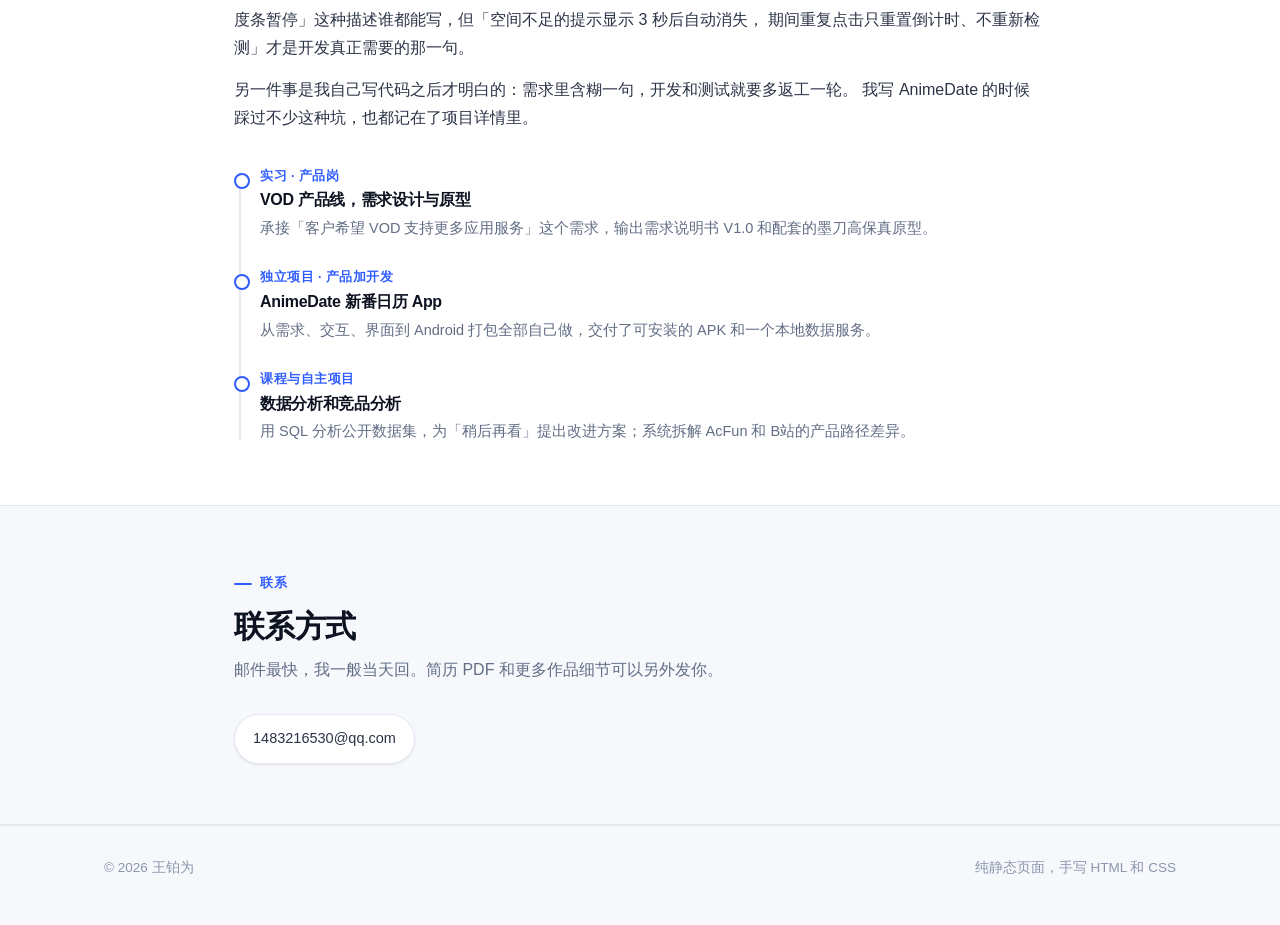
==== commit dd6b77e3: "改版：整卡可点、飞书原文链接前置、AnimeDate 改名、文案去 AI 味、换头像与截图" ====
--- a/index.html
+++ b/index.html
@@ -3,15 +3,15 @@
 <head>
 <meta charset="UTF-8">
 <meta name="viewport" content="width=device-width, initial-scale=1">
-<title>王铂为 · 产品作品集 | AI 产品经理（校招）</title>
-<meta name="description" content="王铂为的产品作品集：数据驱动的功能优化、硬件端应用商店需求设计、竞品分析与独立开发的移动应用。">
+<title>王铂为 · 产品作品集</title>
+<meta name="description" content="王铂为的产品作品集：VOD 应用配置需求设计、B站稍后再看功能优化、AcFun 竞品分析、AnimeDate 新番日历 App。">
 <link rel="stylesheet" href="assets/css/style.css">
 </head>
 <body>
 
 <header class="nav">
   <div class="wrap nav-in">
-    <a class="brand" href="index.html"><span class="dot">王</span> 王铂为 · 产品作品集</a>
+    <a class="brand" href="index.html"><img class="brand-avatar" src="assets/img/avatar.webp" alt="王铂为"> 王铂为 · 产品作品集</a>
     <button class="nav-toggle" aria-label="菜单">☰</button>
     <nav class="nav-links">
       <a href="#projects">项目</a>
@@ -26,21 +26,24 @@
   <div class="wrap hero-grid">
     <div>
       <span class="eyebrow">AI 产品经理 · 校招</span>
-      <h1>把模糊的业务问题，<br>翻译成<span class="grad">可度量、可交付</span>的产品方案。</h1>
+      <h1>王铂为的产品作品集</h1>
       <p class="lead">
-        我是王铂为，重庆邮电大学。我用数据找问题、用原型说方案、用文档对齐团队——
-        这里收录了 4 个完整项目：从 4 万条公开数据里验证一个功能假设，
-        到为硬件产品从 0 到 1 写下一份可直接开发的需求说明书。
+        重庆邮电大学，求职方向是 AI 产品经理。下面四个项目来自不同的场景：
+        一份给硬件产品写的需求说明书、一次用公开数据验证功能假设的尝试、
+        一份竞品分析，还有一个我自己从需求做到打包的 Android 应用。
+      </p>
+      <p class="lead" style="margin-top:-4px">
+        每个项目我都尽量写清楚三件事：当时面对的是什么问题、我凭什么这么判断、最后交付了什么。
       </p>
       <div class="hero-actions">
-        <a class="btn btn-primary" href="#projects">查看项目 →</a>
-        <a class="btn btn-ghost" href="mailto:1483216530@qq.com">📧 1483216530@qq.com</a>
+        <a class="btn btn-primary" href="#projects">看项目</a>
+        <a class="btn btn-ghost" href="mailto:1483216530@qq.com">1483216530@qq.com</a>
       </div>
     </div>
 
     <aside class="idcard">
       <div class="who">
-        <div class="avatar">王</div>
+        <img class="avatar" src="assets/img/avatar.webp" alt="王铂为">
         <div>
           <b>王铂为</b>
           <span class="small muted">重庆邮电大学 · 求职方向：AI 产品经理</span>
@@ -48,19 +51,19 @@
       </div>
       <dl>
         <dt>关注方向</dt><dd>AI 应用 / 智能硬件 / 内容平台</dd>
-        <dt>核心方法</dt><dd>数据驱动 · 文档先行 · 原型沟通</dd>
-        <dt>交付物</dt><dd>需求说明书 · PRD · 高保真原型 · 数据报告</dd>
-        <dt>工具</dt><dd>Axure / 墨刀 · SQL · Figma · Excel</dd>
+        <dt>做过的交付物</dt><dd>需求说明书、高保真原型、SQL 分析报告、可上线的 App</dd>
+        <dt>常用工具</dt><dd>墨刀、Axure、Figma、SQL、Excel</dd>
+        <dt>实习</dt><dd>VOD 产品线，负责需求设计与原型</dd>
       </dl>
     </aside>
   </div>
 
   <div class="wrap">
     <div class="stats">
-      <div><b>4</b><span>完整项目（含 1 个独立开发 App）</span></div>
-      <div><b>40,949</b><span>条数据分析样本</span></div>
-      <div><b>0 → 1</b><span>硬件端功能需求设计</span></div>
-      <div><b>3 类</b><span>交付物：文档 / 原型 / 数据</span></div>
+      <div><b>4</b><span>完整项目，含 1 个独立开发的 App</span></div>
+      <div><b>40,949</b><span>条数据参与分析</span></div>
+      <div><b>3 条</b><span>主流程 + 9 类异常边界定义</span></div>
+      <div><b>38 项</b><span>交互规则自动化断言</span></div>
     </div>
   </div>
 </div>
@@ -68,84 +71,88 @@
 <section class="block" id="projects">
   <div class="wrap">
     <div class="section-head">
-      <span class="eyebrow">Selected Work</span>
-      <h2>项目作品</h2>
-      <p>每个项目都按同一套逻辑呈现：<b>问题是什么 → 我凭什么这么判断 → 方案怎么落地 → 结果如何验证</b>。</p>
+      <span class="eyebrow">项目</span>
+      <h2>四个项目</h2>
+      <p>点卡片任意位置都能进详情页。</p>
     </div>
 
     <div class="cards">
 
       <article class="card">
+        <a class="card-link" href="projects/vod-app-config.html" aria-label="VOD 应用配置"></a>
         <div class="thumb">
-          <img src="assets/img/mocto/vod-proto-4.webp" alt="VOD 应用配置 · 墨刀高保真原型">
+          <img src="assets/img/mocto/vod-proto-4.webp" alt="VOD 应用配置原型">
         </div>
         <div class="body">
           <div class="tags">
             <span class="tag blue">需求设计</span>
-            <span class="tag">硬件 / VOD</span>
+            <span class="tag">智能硬件</span>
             <span class="tag">0 → 1</span>
           </div>
-          <h3>VOD 新增应用配置：让机顶盒自己装应用</h3>
-          <p>客户要求 VOD 支持更多应用服务。我把一句口头需求拆成一份可直接开发的需求说明书，
-             覆盖应用市场 / 应用管理 / 磁盘使用三条主流程，并逐条定义了下载、暂停、卸载、更新、空间不足等 9 类异常与边界。</p>
+          <h3>VOD 应用配置：应用市场与应用管理需求设计</h3>
+          <p>客户的原话是「希望 VOD 能提供更多应用服务」。我把它拆成一份能直接开发的需求说明书，
+             覆盖应用市场、应用管理、磁盘使用三条流程，把下载暂停、卸载确认、空间不足的冷却锁等
+             容易漏掉的分支逐条写清楚。</p>
           <div class="foot">
-            <span class="small muted">需求说明书 V1.0 · 墨刀高保真原型</span>
-            <a class="card-more" href="projects/vod-app-config.html">查看详情 →</a>
+            <span class="small muted">需求说明书 V1.0 + 墨刀高保真原型</span>
+            <span class="card-more">看详情 →</span>
           </div>
         </div>
       </article>
 
       <article class="card">
+        <a class="card-link" href="projects/anime-calendar.html" aria-label="AnimeDate 新番日历"></a>
         <div class="thumb phone">
-          <img src="assets/img/anime/apk-home.webp" alt="番约AnimeData · 新番日历 App 首页">
+          <img src="assets/img/anime/shot-home.webp" alt="AnimeDate 新番日历首页">
         </div>
         <div class="body">
           <div class="tags">
             <span class="tag green">独立开发</span>
-            <span class="tag">移动应用</span>
             <span class="tag">Android</span>
-          </div>
-          <h3>番约AnimeData · 新番更新日历</h3>
-          <p>独立完成一款 Android 新番日历应用：移动端 H5 + Capacitor 打包，数据来自 Bangumi 官方 API。
-             自建三级数据源自动回退架构，把首次搜索从 9.5 秒优化到 1.4 秒，图片流量单日从 5 MB 降到 300 KB。</p>
+            <span class="tag">全流程</span>
+          </div>
+          <h3>AnimeDate · 新番更新日历应用</h3>
+          <p>独立完成的一款 Android 应用，界面用移动端 H5 写，再用 Capacitor 打包成 APK，
+             番剧数据来自 Bangumi 官方接口。为了让 App 在没有电脑、网络也不好的情况下照样能用，
+             做了本地服务、直连接口、离线快照三层数据回退。</p>
           <div class="foot">
             <span class="small muted">APK 6.9 MB · 111 部在播番剧</span>
-            <a class="card-more" href="projects/anime-calendar.html">查看详情 →</a>
+            <span class="card-more">看详情 →</span>
           </div>
         </div>
       </article>
 
       <article class="card">
+        <a class="card-link" href="projects/bilibili-slate.html" aria-label="稍后再看功能优化"></a>
         <div class="thumb" style="background:linear-gradient(135deg,#eef3ff,#f7f2ff)">
           <div style="padding:26px;text-align:center">
-            <div style="font-size:40px;line-height:1">📉</div>
-            <div style="font-size:52px;font-weight:800;letter-spacing:-.04em;color:var(--brand-ink);margin-top:6px">50×</div>
-            <div class="small muted">2017 年新视频平均观看量<br>是 2008–2010 年老视频的 50 倍以上</div>
+            <div style="font-size:52px;font-weight:800;letter-spacing:-.04em;color:var(--brand-ink)">50×</div>
+            <div class="small muted" style="margin-top:6px">2017 年新视频的平均观看量<br>是 2008–2010 年老视频的 50 倍以上</div>
           </div>
         </div>
         <div class="body">
           <div class="tags">
-            <span class="tag pink">数据驱动</span>
+            <span class="tag pink">数据分析</span>
             <span class="tag">内容平台</span>
             <span class="tag">SQL</span>
           </div>
-          <h3>B站「稍后再看」为什么越存越多、越不打开</h3>
-          <p>用 Kaggle YouTube Trending 公开数据（n=40,949）验证「时效性偏好」假设：
-             13.0% 的视频观看量低于 10 万，发布超 30 天的视频平均观看量仅为整体的 1/46。
-             据此提出智能回顾、时效管理、一键清理三项方案。</p>
+          <h3>B站「稍后再看」功能优化：观看意愿的时效性分析</h3>
+          <p>「稍后再看」的典型问题是加了很多、真正打开的很少。我用 Kaggle 的 YouTube 热门视频数据
+             （40,949 条）做了三段分析，发现视频存在一个「黄金消费期」：发布超过 30 天后，
+             平均观看量会掉到整体的 1/46。据此提了三个改进方向。</p>
           <div class="foot">
-            <span class="small muted">SQL 分析 · 三项优化策略</span>
-            <a class="card-more" href="projects/bilibili-slate.html">查看详情 →</a>
+            <span class="small muted">SQL 分析 + 三项优化方案</span>
+            <span class="card-more">看详情 →</span>
           </div>
         </div>
       </article>
 
       <article class="card">
+        <a class="card-link" href="projects/acfun-vs-bilibili.html" aria-label="AcFun 与 Bilibili 竞品分析"></a>
         <div class="thumb" style="background:linear-gradient(135deg,#0f1523,#26305a);display:grid;place-items:center">
           <div style="padding:26px;text-align:center;color:#fff">
-            <div style="font-size:15px;opacity:.65;letter-spacing:.14em">COMPETITIVE REVIEW</div>
-            <div style="font-size:44px;font-weight:800;letter-spacing:-.04em;margin:8px 0 4px">AcFun <span style="opacity:.4">vs</span> B站</div>
-            <div style="font-size:13px;opacity:.7">三次体验断层，一条负向循环</div>
+            <div style="font-size:44px;font-weight:800;letter-spacing:-.04em">AcFun <span style="opacity:.4">vs</span> B站</div>
+            <div style="font-size:13px;opacity:.7;margin-top:4px">产品定位差异 / 三次体验断层</div>
           </div>
         </div>
         <div class="body">
@@ -153,13 +160,13 @@
             <span class="tag violet">竞品分析</span>
             <span class="tag">产品策略</span>
           </div>
-          <h3>起点相似，结局相反：AcFun 做错了什么</h3>
-          <p>从产品定位、核心用户、内容供给、商业化四个维度对比 A 站与 B 站，
-             并拆解三次致命体验断层：注册门槛、观看体验、创作者工具。
-             结论指向一个判断框架——核心价值 / 基础体验 / 商业闭环。</p>
+          <h3>AcFun 与 Bilibili 竞品分析：定位差异与体验断层</h3>
+          <p>两家都是从弹幕视频社区起步，十年后差距很大。我对比了产品定位、核心用户、
+             内容供给和商业化四个维度，并拆出三次关键的体验断层：注册门槛、观看体验、
+             创作者工具。最后落成一个我自己会用的判断清单。</p>
           <div class="foot">
-            <span class="small muted">产品定位 · 体验断层 · 商业闭环</span>
-            <a class="card-more" href="projects/acfun-vs-bilibili.html">查看详情 →</a>
+            <span class="small muted">四维对比 + 三次断层</span>
+            <span class="card-more">看详情 →</span>
           </div>
         </div>
       </article>
@@ -171,58 +178,58 @@
 <section class="block soft" id="skills">
   <div class="wrap">
     <div class="section-head">
-      <span class="eyebrow">Capability</span>
-      <h2>能力矩阵</h2>
-      <p>不写"熟悉、了解、掌握"。每一项都对应作品集里能点开看的东西。</p>
+      <span class="eyebrow">能力</span>
+      <h2>我在项目里实际做过的事</h2>
+      <p>下面每一条都能在上面的项目里找到对应的地方，不是为了凑关键词。</p>
     </div>
 
     <div class="grid-3">
       <div class="panel">
-        <h4><span class="ic">①</span> 需求发现与定义</h4>
-        <ul>
-          <li>把口头需求拆成主流程 + 异常分支 + 边界条件</li>
-          <li>写需求说明书 / PRD：状态定义、按钮逻辑、提示文案、时长与冷却机制</li>
-          <li>应用市场 / 应用管理 / 磁盘使用三条流程各 9 类交互规则</li>
-        </ul>
-      </div>
-      <div class="panel">
-        <h4><span class="ic">②</span> 数据分析</h4>
-        <ul>
-          <li>SQL 取数与分段统计，从 4 万+ 条记录里找行为规律</li>
-          <li>把"用户会遗忘"这类假设，落成可检验的量化命题</li>
-          <li>用分布 / 分段 / 对比三类分析交叉验证结论</li>
-        </ul>
-      </div>
-      <div class="panel">
-        <h4><span class="ic">③</span> 原型与表达</h4>
-        <ul>
-          <li>墨刀 / Axure 高保真原型，含状态切换与弹窗流程</li>
-          <li>Figma 设计稿尺寸级还原（关键尺寸逐项核对）</li>
-          <li>用可点击原型代替文字描述，降低团队理解成本</li>
-        </ul>
-      </div>
-      <div class="panel">
-        <h4><span class="ic">④</span> 工程协同与落地</h4>
-        <ul>
-          <li>独立开发 Android 应用，理解研发的真实约束</li>
-          <li>RESTful API 集成、缓存策略、降级与容错设计</li>
-          <li>写验收清单与回归脚本，把结论固化成可复跑的检查</li>
-        </ul>
-      </div>
-      <div class="panel">
-        <h4><span class="ic">⑤</span> 系统性排查</h4>
-        <ul>
-          <li>问题定位到根因，而不是只描述现象</li>
-          <li>8 个独立开发疑难问题的完整闭环记录</li>
-          <li>用数据验证修复效果（像素级对比 / 逐条一致性比对）</li>
-        </ul>
-      </div>
-      <div class="panel">
-        <h4><span class="ic">⑥</span> 工具</h4>
+        <h4><span class="ic">1</span> 写需求文档</h4>
+        <ul>
+          <li>把客户一句口头需求拆成主流程、异常分支和边界条件</li>
+          <li>定义按钮状态、提示文案、显示时长、冷却机制这类开发会追问的细节</li>
+          <li>《VOD 新增应用配置-需求说明书 V1.0》，覆盖三条流程、九类异常</li>
+        </ul>
+      </div>
+      <div class="panel">
+        <h4><span class="ic">2</span> 用数据说话</h4>
+        <ul>
+          <li>用 SQL 对 4 万条公开数据做分段统计，找用户行为里的规律</li>
+          <li>把「用户会忘记看」这种模糊判断，落成可以量化的命题再去检验</li>
+          <li>用分布、分段、对比三种方式交叉验证同一个结论</li>
+        </ul>
+      </div>
+      <div class="panel">
+        <h4><span class="ic">3</span> 画原型</h4>
+        <ul>
+          <li>墨刀、Axure 高保真原型，含状态切换和弹窗流程</li>
+          <li>按 Figma 稿做界面还原时，尺寸和配色逐项核对</li>
+          <li>把说不清的交互做成能点的原型，减少来回确认</li>
+        </ul>
+      </div>
+      <div class="panel">
+        <h4><span class="ic">4</span> 和开发对齐</h4>
+        <ul>
+          <li>自己写过 App，知道研发会在什么地方卡住</li>
+          <li>接口对接、缓存策略、失败降级的处理方式</li>
+          <li>写验收清单和回归脚本，把结论固化成可以重复跑的检查</li>
+        </ul>
+      </div>
+      <div class="panel">
+        <h4><span class="ic">5</span> 定位问题</h4>
+        <ul>
+          <li>从现象出发找到根因，而不是停在描述现象</li>
+          <li>独立开发过程中记录了 8 个疑难问题的完整排查过程</li>
+          <li>用数据验证修复效果，比如像素差、搜索结果条数的前后对比</li>
+        </ul>
+      </div>
+      <div class="panel">
+        <h4><span class="ic">6</span> 工具</h4>
         <ul>
           <li>原型：墨刀、Axure、Figma</li>
           <li>数据：SQL、Excel</li>
-          <li>开发：HTML / CSS / JavaScript、Node.js、Capacitor、Android 构建</li>
+          <li>开发：HTML / CSS / JavaScript、Node.js、Capacitor、Android 打包</li>
         </ul>
       </div>
     </div>
@@ -232,34 +239,38 @@
 <section class="block" id="about">
   <div class="wrap wrap-narrow">
     <div class="section-head">
-      <span class="eyebrow">About</span>
+      <span class="eyebrow">关于</span>
       <h2>关于我</h2>
     </div>
     <p class="lead">
-      我判断一个产品决策是否成立，习惯问三个问题：<b>用户的核心价值还稳定吗？基本体验守住了吗？商业能持续支撑体验优化吗？</b>
-      这三个问题分别对应我在作品集里的三件事——用数据判断价值，用需求文档守住体验，用竞品分析理解商业。
+      我做产品判断时会先问三个问题：用户觉得这个产品最有价值的地方还成立吗？
+      最基本的体验有没有守住？现在的收入能不能撑得住继续优化体验？第一问管价值，第二问管体验，第三问管能不能活下去。
     </p>
     <p>
-      在实习中我学到最重要的一课是：<b>需求说明书的价值不在于写得多全，而在于开发不用来问你第二遍。</b>
-      "下载时点击进度条可以暂停"这类描述尚可，但"空间不足时提示显示 3 秒、冷却锁期间重复点击只重置倒计时且不再触发新的检测"才是可开发的描述。
-      这份对细节的偏执，是我认为产品经理最基础的专业性。
+      实习里我最大的收获是：需求文档写得全不全不重要，重要的是开发看完不用再来问我第二遍。
+      「下载时可以点进度条暂停」这种描述谁都能写，但「空间不足的提示显示 3 秒后自动消失，
+      期间重复点击只重置倒计时、不重新检测」才是开发真正需要的那一句。
+    </p>
+    <p>
+      另一件事是我自己写代码之后才明白的：需求里含糊一句，开发和测试就要多返工一轮。
+      我写 AnimeDate 的时候踩过不少这种坑，也都记在了项目详情里。
     </p>
 
     <div class="timeline" style="margin-top:34px">
       <div class="tl-item">
         <div class="when">实习 · 产品岗</div>
-        <h4>VOD 产品线 · 需求设计与原型</h4>
-        <p>承接"客户希望 VOD 支持更多应用服务"的需求，输出《VOD 新增应用配置-需求说明书 V1.0》与配套墨刀高保真原型。</p>
+        <h4>VOD 产品线，需求设计与原型</h4>
+        <p>承接「客户希望 VOD 支持更多应用服务」这个需求，输出需求说明书 V1.0 和配套的墨刀高保真原型。</p>
       </div>
       <div class="tl-item">
-        <div class="when">独立项目 · 产品 + 开发</div>
-        <h4>番约AnimeData 新番日历 App</h4>
-        <p>从需求、交互、视觉到 Android 打包全流程独立完成，交付可安装 APK 与本地数据服务。</p>
+        <div class="when">独立项目 · 产品加开发</div>
+        <h4>AnimeDate 新番日历 App</h4>
+        <p>从需求、交互、界面到 Android 打包全部自己做，交付了可安装的 APK 和一个本地数据服务。</p>
       </div>
       <div class="tl-item">
-        <div class="when">课程 / 自主项目</div>
-        <h4>数据驱动优化 与 竞品分析</h4>
-        <p>SQL 分析公开数据集提出功能优化方案；系统性拆解 AcFun 与 B 站的产品路径差异。</p>
+        <div class="when">课程与自主项目</div>
+        <h4>数据分析和竞品分析</h4>
+        <p>用 SQL 分析公开数据集，为「稍后再看」提出改进方案；系统拆解 AcFun 和 B站的产品路径差异。</p>
       </div>
     </div>
   </div>
@@ -268,23 +279,20 @@
 <section class="block soft" id="contact">
   <div class="wrap wrap-narrow">
     <div class="section-head">
-      <span class="eyebrow">Contact</span>
-      <h2>聊聊？</h2>
-      <p>如果你在找一位愿意把需求写清楚、把数据跑明白的 AI 产品经理，欢迎随时联系。</p>
+      <span class="eyebrow">联系</span>
+      <h2>联系方式</h2>
+      <p>邮件最快，我一般当天回。简历 PDF 和更多作品细节可以另外发你。</p>
     </div>
     <div class="contact">
-      <a class="chip" href="mailto:1483216530@qq.com">📧 <b>1483216530@qq.com</b></a>
-    </div>
-    <p class="small muted" style="margin-top:16px">
-      邮箱是最快的联系方式，我通常当天回复。简历 PDF 与更多作品素材可按需提供。
-    </p>
+      <a class="chip" href="mailto:1483216530@qq.com">1483216530@qq.com</a>
+    </div>
   </div>
 </section>
 
 <footer class="site">
   <div class="wrap row">
-    <span>© <span data-year></span> 王铂为 · 产品作品集</span>
-    <span>用 HTML 手写，无框架 · 可直接部署到任意静态托管</span>
+    <span>© <span data-year></span> 王铂为</span>
+    <span>纯静态页面，手写 HTML 和 CSS</span>
   </div>
 </footer>
 
--- a/assets/css/style.css
+++ b/assets/css/style.css
@@ -66,6 +66,10 @@
   box-shadow: 0 4px 12px -2px rgba(47, 92, 255, .5);
   display: grid; place-items: center; color: #fff; font-size: 13px; font-weight: 800;
 }
+.brand-avatar {
+  width: 28px; height: 28px; border-radius: 50%; object-fit: cover; flex: none;
+  border: 1.5px solid #fff; box-shadow: 0 0 0 1.5px var(--line), 0 3px 8px -2px rgba(24, 36, 78, .35);
+}
 .nav-links { display: flex; align-items: center; gap: 4px; }
 .nav-links a {
   color: var(--ink-2); font-size: 14px; font-weight: 500;
@@ -126,10 +130,8 @@
 }
 .idcard .who { display: flex; align-items: center; gap: 14px; margin-bottom: 18px; }
 .idcard .avatar {
-  width: 54px; height: 54px; border-radius: 16px; flex: none;
-  background: linear-gradient(135deg, var(--brand), var(--violet));
-  color: #fff; display: grid; place-items: center; font-size: 20px; font-weight: 800;
-  box-shadow: 0 10px 24px -10px rgba(47, 92, 255, .9);
+  width: 58px; height: 58px; border-radius: 50%; flex: none; object-fit: cover;
+  border: 2px solid #fff; box-shadow: 0 0 0 2px var(--line), 0 10px 24px -10px rgba(24, 36, 78, .5);
 }
 .idcard .who b { display: block; font-size: 17px; }
 .idcard dl { margin: 0; display: grid; grid-template-columns: auto 1fr; gap: 8px 14px; font-size: 14px; }
@@ -154,9 +156,14 @@
 .card {
   background: #fff; border: 1px solid var(--line); border-radius: var(--radius);
   overflow: hidden; display: flex; flex-direction: column;
-  transition: .2s; box-shadow: var(--shadow-sm);
+  transition: .2s; box-shadow: var(--shadow-sm); position: relative; cursor: pointer;
 }
 .card:hover { transform: translateY(-3px); box-shadow: var(--shadow); border-color: #d8dff0; }
+/* 整卡可点：把链接铺满整张卡片，文字仍可正常选中 */
+.card-link { position: absolute; inset: 0; z-index: 2; border-radius: var(--radius); }
+.card-link:focus-visible { outline: 2px solid var(--brand); outline-offset: 3px; }
+.card h3 { color: var(--ink); transition: color .18s; }
+.card:hover h3 { color: var(--brand-ink); }
 .card .thumb {
   aspect-ratio: 16 / 9; background: var(--bg-soft-2); overflow: hidden;
   display: grid; place-items: center; border-bottom: 1px solid var(--line);
@@ -244,6 +251,19 @@
 .toc .t { font-size: 12px; font-weight: 700; letter-spacing: .1em; text-transform: uppercase; color: var(--muted-2); margin-bottom: 12px; }
 .toc a { display: block; color: var(--muted); padding: 5px 0 5px 14px; border-left: 2px solid var(--line); }
 .toc a:hover, .toc a.on { color: var(--brand); border-color: var(--brand); text-decoration: none; }
+
+/* 原始文档链接（放在详情页最前面） */
+.doclink {
+  display: flex; align-items: center; gap: 12px; flex-wrap: wrap;
+  border: 1px solid #d9e2f8; background: linear-gradient(100deg, var(--brand-soft), #f7f9ff);
+  border-radius: var(--radius-sm); padding: 12px 16px; margin: 0 0 22px;
+}
+.doclink .dl-label {
+  font-size: 11.5px; font-weight: 700; letter-spacing: .08em; color: var(--brand-ink);
+  background: #fff; border: 1px solid #d9e2f8; border-radius: 6px; padding: 2px 8px; flex: none;
+}
+.doclink a { font-size: 14.5px; font-weight: 600; color: var(--brand-ink); }
+.doclink .dl-out { font-size: 12.5px; font-weight: 500; color: var(--muted); white-space: nowrap; }
 
 .article h2 { margin: 44px 0 16px; padding-top: 22px; border-top: 1px solid var(--line); scroll-margin-top: 90px; }
 .article h2:first-child { margin-top: 0; padding-top: 0; border-top: 0; }
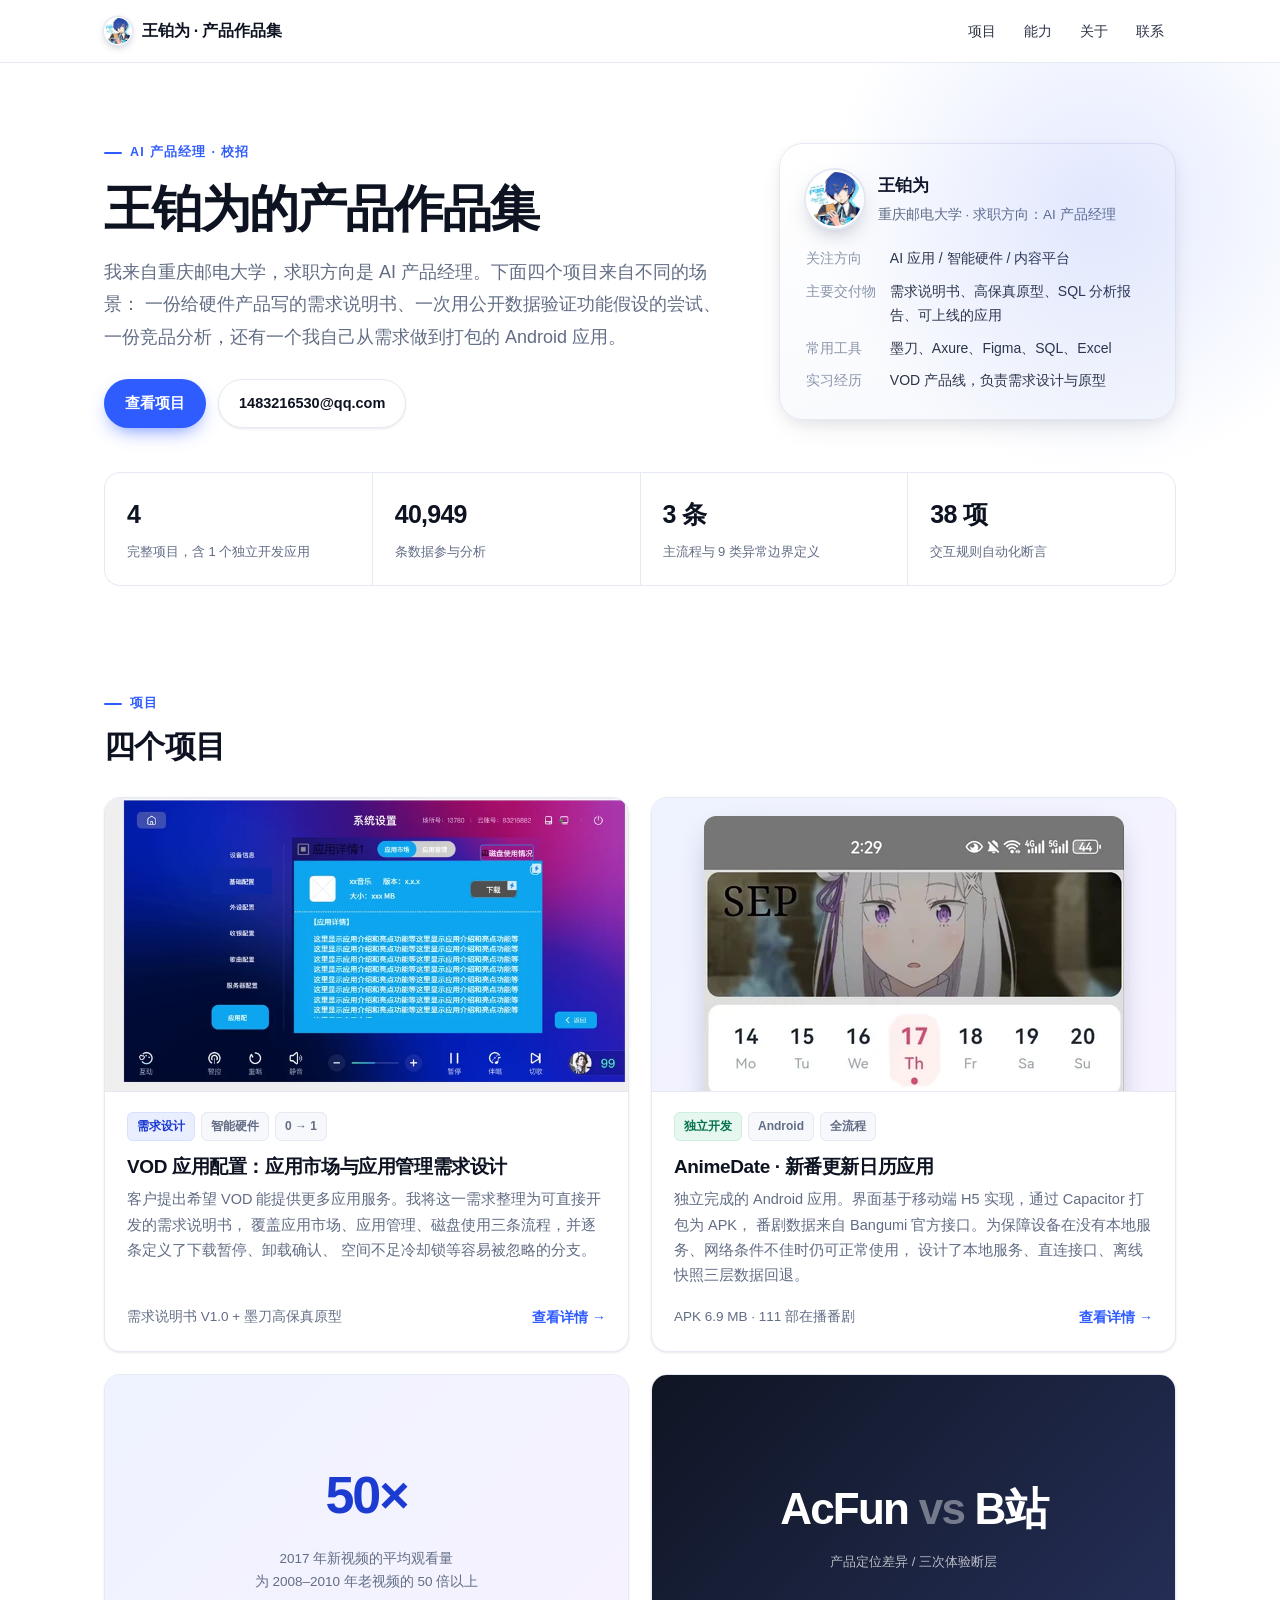
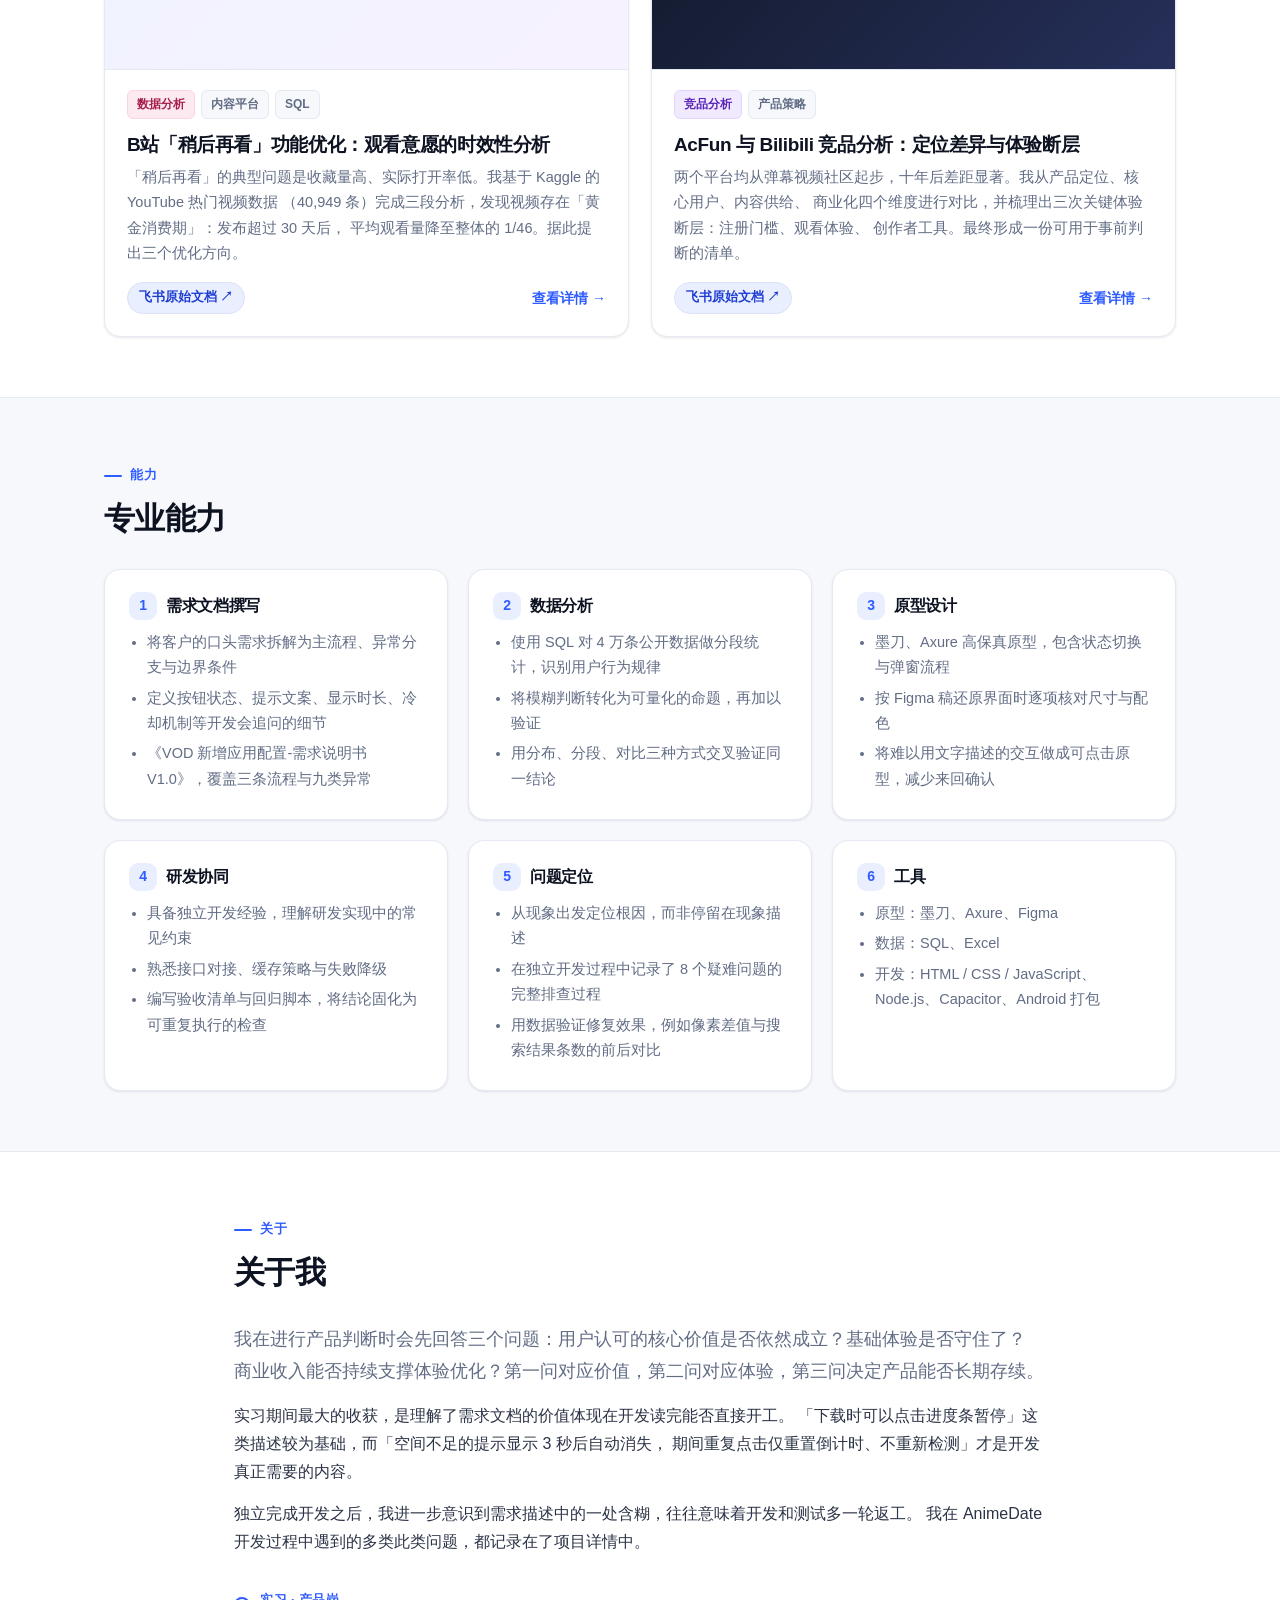
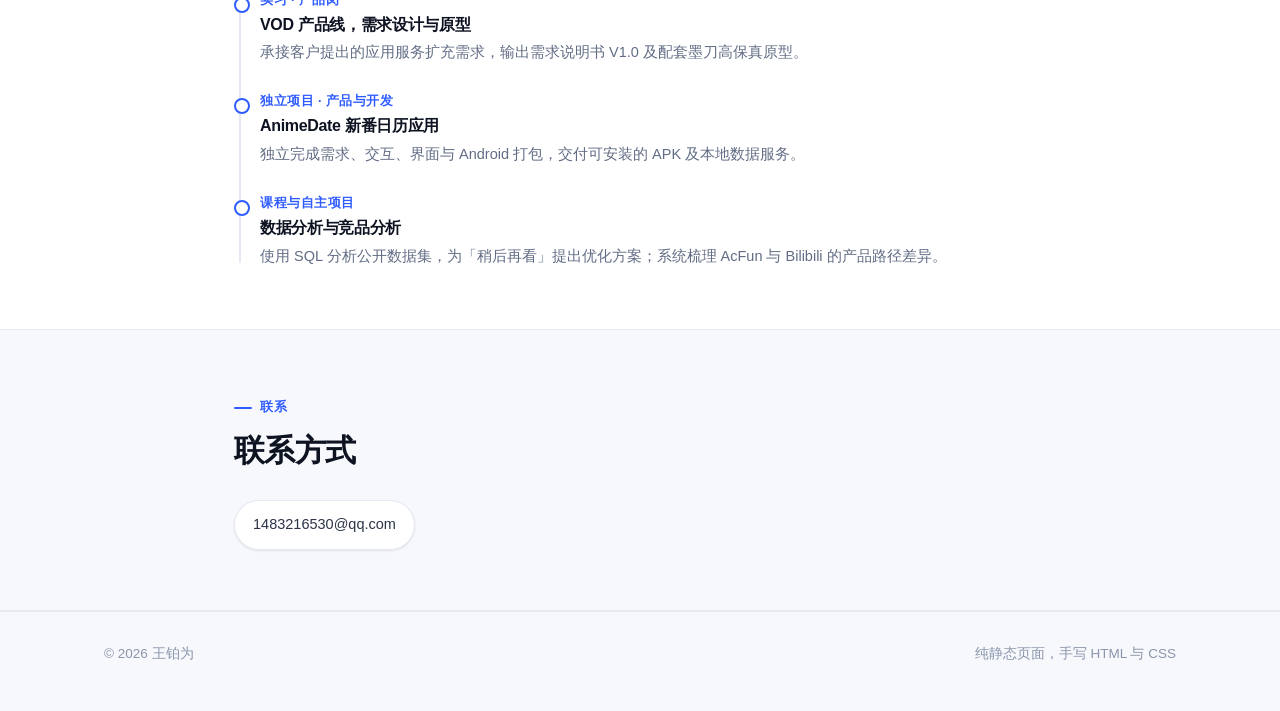
==== commit cfde68bb: "按反馈改版：首页文案调整、全篇书面化、删除下一步类段落、首页卡片加飞书入口、整卡可点" ====
--- a/index.html
+++ b/index.html
@@ -4,7 +4,7 @@
 <meta charset="UTF-8">
 <meta name="viewport" content="width=device-width, initial-scale=1">
 <title>王铂为 · 产品作品集</title>
-<meta name="description" content="王铂为的产品作品集：VOD 应用配置需求设计、B站稍后再看功能优化、AcFun 竞品分析、AnimeDate 新番日历 App。">
+<meta name="description" content="王铂为的产品作品集：VOD 应用配置需求设计、B站稍后再看功能优化、AcFun 与 Bilibili 竞品分析、AnimeDate 新番日历应用。">
 <link rel="stylesheet" href="assets/css/style.css">
 </head>
 <body>
@@ -28,15 +28,12 @@
       <span class="eyebrow">AI 产品经理 · 校招</span>
       <h1>王铂为的产品作品集</h1>
       <p class="lead">
-        重庆邮电大学，求职方向是 AI 产品经理。下面四个项目来自不同的场景：
+        我来自重庆邮电大学，求职方向是 AI 产品经理。下面四个项目来自不同的场景：
         一份给硬件产品写的需求说明书、一次用公开数据验证功能假设的尝试、
         一份竞品分析，还有一个我自己从需求做到打包的 Android 应用。
       </p>
-      <p class="lead" style="margin-top:-4px">
-        每个项目我都尽量写清楚三件事：当时面对的是什么问题、我凭什么这么判断、最后交付了什么。
-      </p>
       <div class="hero-actions">
-        <a class="btn btn-primary" href="#projects">看项目</a>
+        <a class="btn btn-primary" href="#projects">查看项目</a>
         <a class="btn btn-ghost" href="mailto:1483216530@qq.com">1483216530@qq.com</a>
       </div>
     </div>
@@ -51,18 +48,18 @@
       </div>
       <dl>
         <dt>关注方向</dt><dd>AI 应用 / 智能硬件 / 内容平台</dd>
-        <dt>做过的交付物</dt><dd>需求说明书、高保真原型、SQL 分析报告、可上线的 App</dd>
+        <dt>主要交付物</dt><dd>需求说明书、高保真原型、SQL 分析报告、可上线的应用</dd>
         <dt>常用工具</dt><dd>墨刀、Axure、Figma、SQL、Excel</dd>
-        <dt>实习</dt><dd>VOD 产品线，负责需求设计与原型</dd>
+        <dt>实习经历</dt><dd>VOD 产品线，负责需求设计与原型</dd>
       </dl>
     </aside>
   </div>
 
   <div class="wrap">
     <div class="stats">
-      <div><b>4</b><span>完整项目，含 1 个独立开发的 App</span></div>
+      <div><b>4</b><span>完整项目，含 1 个独立开发应用</span></div>
       <div><b>40,949</b><span>条数据参与分析</span></div>
-      <div><b>3 条</b><span>主流程 + 9 类异常边界定义</span></div>
+      <div><b>3 条</b><span>主流程与 9 类异常边界定义</span></div>
       <div><b>38 项</b><span>交互规则自动化断言</span></div>
     </div>
   </div>
@@ -73,7 +70,6 @@
     <div class="section-head">
       <span class="eyebrow">项目</span>
       <h2>四个项目</h2>
-      <p>点卡片任意位置都能进详情页。</p>
     </div>
 
     <div class="cards">
@@ -90,12 +86,12 @@
             <span class="tag">0 → 1</span>
           </div>
           <h3>VOD 应用配置：应用市场与应用管理需求设计</h3>
-          <p>客户的原话是「希望 VOD 能提供更多应用服务」。我把它拆成一份能直接开发的需求说明书，
-             覆盖应用市场、应用管理、磁盘使用三条流程，把下载暂停、卸载确认、空间不足的冷却锁等
-             容易漏掉的分支逐条写清楚。</p>
+          <p>客户提出希望 VOD 能提供更多应用服务。我将这一需求整理为可直接开发的需求说明书，
+             覆盖应用市场、应用管理、磁盘使用三条流程，并逐条定义了下载暂停、卸载确认、
+             空间不足冷却锁等容易被忽略的分支。</p>
           <div class="foot">
             <span class="small muted">需求说明书 V1.0 + 墨刀高保真原型</span>
-            <span class="card-more">看详情 →</span>
+            <span class="card-more">查看详情 →</span>
           </div>
         </div>
       </article>
@@ -112,12 +108,12 @@
             <span class="tag">全流程</span>
           </div>
           <h3>AnimeDate · 新番更新日历应用</h3>
-          <p>独立完成的一款 Android 应用，界面用移动端 H5 写，再用 Capacitor 打包成 APK，
-             番剧数据来自 Bangumi 官方接口。为了让 App 在没有电脑、网络也不好的情况下照样能用，
-             做了本地服务、直连接口、离线快照三层数据回退。</p>
+          <p>独立完成的 Android 应用。界面基于移动端 H5 实现，通过 Capacitor 打包为 APK，
+             番剧数据来自 Bangumi 官方接口。为保障设备在没有本地服务、网络条件不佳时仍可正常使用，
+             设计了本地服务、直连接口、离线快照三层数据回退。</p>
           <div class="foot">
             <span class="small muted">APK 6.9 MB · 111 部在播番剧</span>
-            <span class="card-more">看详情 →</span>
+            <span class="card-more">查看详情 →</span>
           </div>
         </div>
       </article>
@@ -127,7 +123,7 @@
         <div class="thumb" style="background:linear-gradient(135deg,#eef3ff,#f7f2ff)">
           <div style="padding:26px;text-align:center">
             <div style="font-size:52px;font-weight:800;letter-spacing:-.04em;color:var(--brand-ink)">50×</div>
-            <div class="small muted" style="margin-top:6px">2017 年新视频的平均观看量<br>是 2008–2010 年老视频的 50 倍以上</div>
+            <div class="small muted" style="margin-top:6px">2017 年新视频的平均观看量<br>为 2008–2010 年老视频的 50 倍以上</div>
           </div>
         </div>
         <div class="body">
@@ -137,12 +133,13 @@
             <span class="tag">SQL</span>
           </div>
           <h3>B站「稍后再看」功能优化：观看意愿的时效性分析</h3>
-          <p>「稍后再看」的典型问题是加了很多、真正打开的很少。我用 Kaggle 的 YouTube 热门视频数据
-             （40,949 条）做了三段分析，发现视频存在一个「黄金消费期」：发布超过 30 天后，
-             平均观看量会掉到整体的 1/46。据此提了三个改进方向。</p>
-          <div class="foot">
-            <span class="small muted">SQL 分析 + 三项优化方案</span>
-            <span class="card-more">看详情 →</span>
+          <p>「稍后再看」的典型问题是收藏量高、实际打开率低。我基于 Kaggle 的 YouTube 热门视频数据
+             （40,949 条）完成三段分析，发现视频存在「黄金消费期」：发布超过 30 天后，
+             平均观看量降至整体的 1/46。据此提出三个优化方向。</p>
+          <div class="foot">
+            <a class="card-doc" href="https://ocnc5amfn64f.feishu.cn/wiki/Hr5uw0Synigguxk5gFxchPh0n3c"
+               target="_blank" rel="noopener">飞书原始文档 ↗</a>
+            <span class="card-more">查看详情 →</span>
           </div>
         </div>
       </article>
@@ -161,12 +158,13 @@
             <span class="tag">产品策略</span>
           </div>
           <h3>AcFun 与 Bilibili 竞品分析：定位差异与体验断层</h3>
-          <p>两家都是从弹幕视频社区起步，十年后差距很大。我对比了产品定位、核心用户、
-             内容供给和商业化四个维度，并拆出三次关键的体验断层：注册门槛、观看体验、
-             创作者工具。最后落成一个我自己会用的判断清单。</p>
-          <div class="foot">
-            <span class="small muted">四维对比 + 三次断层</span>
-            <span class="card-more">看详情 →</span>
+          <p>两个平台均从弹幕视频社区起步，十年后差距显著。我从产品定位、核心用户、内容供给、
+             商业化四个维度进行对比，并梳理出三次关键体验断层：注册门槛、观看体验、
+             创作者工具。最终形成一份可用于事前判断的清单。</p>
+          <div class="foot">
+            <a class="card-doc" href="https://ocnc5amfn64f.feishu.cn/wiki/D6tuwTtzIiVLulk2IXWczBsungq"
+               target="_blank" rel="noopener">飞书原始文档 ↗</a>
+            <span class="card-more">查看详情 →</span>
           </div>
         </div>
       </article>
@@ -179,49 +177,48 @@
   <div class="wrap">
     <div class="section-head">
       <span class="eyebrow">能力</span>
-      <h2>我在项目里实际做过的事</h2>
-      <p>下面每一条都能在上面的项目里找到对应的地方，不是为了凑关键词。</p>
+      <h2>专业能力</h2>
     </div>
 
     <div class="grid-3">
       <div class="panel">
-        <h4><span class="ic">1</span> 写需求文档</h4>
-        <ul>
-          <li>把客户一句口头需求拆成主流程、异常分支和边界条件</li>
-          <li>定义按钮状态、提示文案、显示时长、冷却机制这类开发会追问的细节</li>
-          <li>《VOD 新增应用配置-需求说明书 V1.0》，覆盖三条流程、九类异常</li>
-        </ul>
-      </div>
-      <div class="panel">
-        <h4><span class="ic">2</span> 用数据说话</h4>
-        <ul>
-          <li>用 SQL 对 4 万条公开数据做分段统计，找用户行为里的规律</li>
-          <li>把「用户会忘记看」这种模糊判断，落成可以量化的命题再去检验</li>
-          <li>用分布、分段、对比三种方式交叉验证同一个结论</li>
-        </ul>
-      </div>
-      <div class="panel">
-        <h4><span class="ic">3</span> 画原型</h4>
-        <ul>
-          <li>墨刀、Axure 高保真原型，含状态切换和弹窗流程</li>
-          <li>按 Figma 稿做界面还原时，尺寸和配色逐项核对</li>
-          <li>把说不清的交互做成能点的原型，减少来回确认</li>
-        </ul>
-      </div>
-      <div class="panel">
-        <h4><span class="ic">4</span> 和开发对齐</h4>
-        <ul>
-          <li>自己写过 App，知道研发会在什么地方卡住</li>
-          <li>接口对接、缓存策略、失败降级的处理方式</li>
-          <li>写验收清单和回归脚本，把结论固化成可以重复跑的检查</li>
-        </ul>
-      </div>
-      <div class="panel">
-        <h4><span class="ic">5</span> 定位问题</h4>
-        <ul>
-          <li>从现象出发找到根因，而不是停在描述现象</li>
-          <li>独立开发过程中记录了 8 个疑难问题的完整排查过程</li>
-          <li>用数据验证修复效果，比如像素差、搜索结果条数的前后对比</li>
+        <h4><span class="ic">1</span> 需求文档撰写</h4>
+        <ul>
+          <li>将客户的口头需求拆解为主流程、异常分支与边界条件</li>
+          <li>定义按钮状态、提示文案、显示时长、冷却机制等开发会追问的细节</li>
+          <li>《VOD 新增应用配置-需求说明书 V1.0》，覆盖三条流程与九类异常</li>
+        </ul>
+      </div>
+      <div class="panel">
+        <h4><span class="ic">2</span> 数据分析</h4>
+        <ul>
+          <li>使用 SQL 对 4 万条公开数据做分段统计，识别用户行为规律</li>
+          <li>将模糊判断转化为可量化的命题，再加以验证</li>
+          <li>用分布、分段、对比三种方式交叉验证同一结论</li>
+        </ul>
+      </div>
+      <div class="panel">
+        <h4><span class="ic">3</span> 原型设计</h4>
+        <ul>
+          <li>墨刀、Axure 高保真原型，包含状态切换与弹窗流程</li>
+          <li>按 Figma 稿还原界面时逐项核对尺寸与配色</li>
+          <li>将难以用文字描述的交互做成可点击原型，减少来回确认</li>
+        </ul>
+      </div>
+      <div class="panel">
+        <h4><span class="ic">4</span> 研发协同</h4>
+        <ul>
+          <li>具备独立开发经验，理解研发实现中的常见约束</li>
+          <li>熟悉接口对接、缓存策略与失败降级</li>
+          <li>编写验收清单与回归脚本，将结论固化为可重复执行的检查</li>
+        </ul>
+      </div>
+      <div class="panel">
+        <h4><span class="ic">5</span> 问题定位</h4>
+        <ul>
+          <li>从现象出发定位根因，而非停留在现象描述</li>
+          <li>在独立开发过程中记录了 8 个疑难问题的完整排查过程</li>
+          <li>用数据验证修复效果，例如像素差值与搜索结果条数的前后对比</li>
         </ul>
       </div>
       <div class="panel">
@@ -243,34 +240,34 @@
       <h2>关于我</h2>
     </div>
     <p class="lead">
-      我做产品判断时会先问三个问题：用户觉得这个产品最有价值的地方还成立吗？
-      最基本的体验有没有守住？现在的收入能不能撑得住继续优化体验？第一问管价值，第二问管体验，第三问管能不能活下去。
+      我在进行产品判断时会先回答三个问题：用户认可的核心价值是否依然成立？基础体验是否守住了？
+      商业收入能否持续支撑体验优化？第一问对应价值，第二问对应体验，第三问决定产品能否长期存续。
     </p>
     <p>
-      实习里我最大的收获是：需求文档写得全不全不重要，重要的是开发看完不用再来问我第二遍。
-      「下载时可以点进度条暂停」这种描述谁都能写，但「空间不足的提示显示 3 秒后自动消失，
-      期间重复点击只重置倒计时、不重新检测」才是开发真正需要的那一句。
+      实习期间最大的收获，是理解了需求文档的价值体现在开发读完能否直接开工。
+      「下载时可以点击进度条暂停」这类描述较为基础，而「空间不足的提示显示 3 秒后自动消失，
+      期间重复点击仅重置倒计时、不重新检测」才是开发真正需要的内容。
     </p>
     <p>
-      另一件事是我自己写代码之后才明白的：需求里含糊一句，开发和测试就要多返工一轮。
-      我写 AnimeDate 的时候踩过不少这种坑，也都记在了项目详情里。
+      独立完成开发之后，我进一步意识到需求描述中的一处含糊，往往意味着开发和测试多一轮返工。
+      我在 AnimeDate 开发过程中遇到的多类此类问题，都记录在了项目详情中。
     </p>
 
     <div class="timeline" style="margin-top:34px">
       <div class="tl-item">
         <div class="when">实习 · 产品岗</div>
         <h4>VOD 产品线，需求设计与原型</h4>
-        <p>承接「客户希望 VOD 支持更多应用服务」这个需求，输出需求说明书 V1.0 和配套的墨刀高保真原型。</p>
+        <p>承接客户提出的应用服务扩充需求，输出需求说明书 V1.0 及配套墨刀高保真原型。</p>
       </div>
       <div class="tl-item">
-        <div class="when">独立项目 · 产品加开发</div>
-        <h4>AnimeDate 新番日历 App</h4>
-        <p>从需求、交互、界面到 Android 打包全部自己做，交付了可安装的 APK 和一个本地数据服务。</p>
+        <div class="when">独立项目 · 产品与开发</div>
+        <h4>AnimeDate 新番日历应用</h4>
+        <p>独立完成需求、交互、界面与 Android 打包，交付可安装的 APK 及本地数据服务。</p>
       </div>
       <div class="tl-item">
         <div class="when">课程与自主项目</div>
-        <h4>数据分析和竞品分析</h4>
-        <p>用 SQL 分析公开数据集，为「稍后再看」提出改进方案；系统拆解 AcFun 和 B站的产品路径差异。</p>
+        <h4>数据分析与竞品分析</h4>
+        <p>使用 SQL 分析公开数据集，为「稍后再看」提出优化方案；系统梳理 AcFun 与 Bilibili 的产品路径差异。</p>
       </div>
     </div>
   </div>
@@ -281,7 +278,6 @@
     <div class="section-head">
       <span class="eyebrow">联系</span>
       <h2>联系方式</h2>
-      <p>邮件最快，我一般当天回。简历 PDF 和更多作品细节可以另外发你。</p>
     </div>
     <div class="contact">
       <a class="chip" href="mailto:1483216530@qq.com">1483216530@qq.com</a>
@@ -292,7 +288,7 @@
 <footer class="site">
   <div class="wrap row">
     <span>© <span data-year></span> 王铂为</span>
-    <span>纯静态页面，手写 HTML 和 CSS</span>
+    <span>纯静态页面，手写 HTML 与 CSS</span>
   </div>
 </footer>
 
--- a/assets/css/style.css
+++ b/assets/css/style.css
@@ -185,7 +185,15 @@
 .card .body h3 { margin-bottom: 8px; }
 .card .body p { font-size: 14.5px; color: var(--muted); margin-bottom: 16px; }
 .card .foot { margin-top: auto; display: flex; align-items: center; justify-content: space-between; gap: 10px; }
-.card-more { font-size: 14px; font-weight: 600; }
+.card-more { font-size: 14px; font-weight: 600; color: var(--brand); }
+/* 卡片里的飞书链接：层级要高于铺满整卡的 card-link，才能单独点 */
+.card-doc {
+  position: relative; z-index: 3;
+  font-size: 12.5px; font-weight: 600; color: var(--brand-ink);
+  background: var(--brand-soft); border: 1px solid #d9e2f8;
+  border-radius: 999px; padding: 4px 11px; white-space: nowrap;
+}
+.card-doc:hover { background: #dfe8ff; text-decoration: none; }
 .tags { display: flex; flex-wrap: wrap; gap: 6px; margin-bottom: 14px; }
 .tag {
   font-size: 12px; font-weight: 600; padding: 3px 9px; border-radius: 6px;
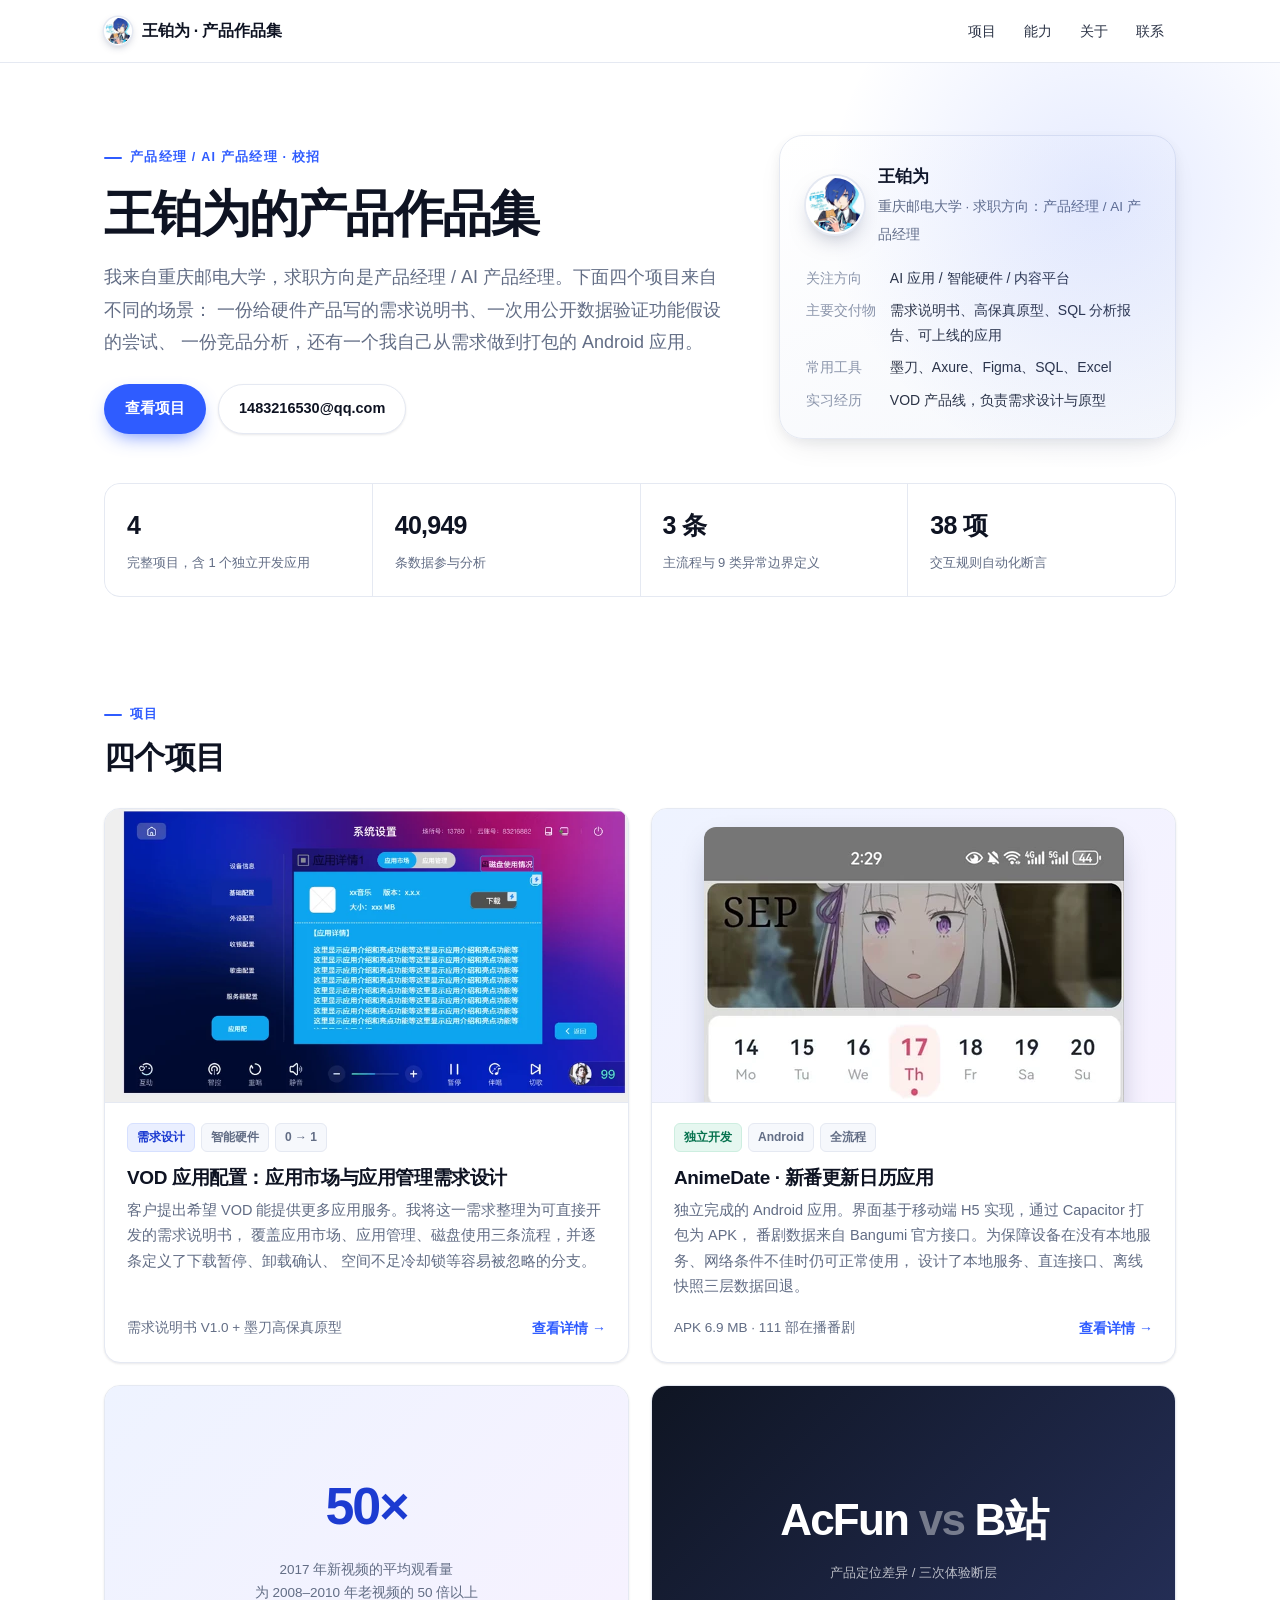
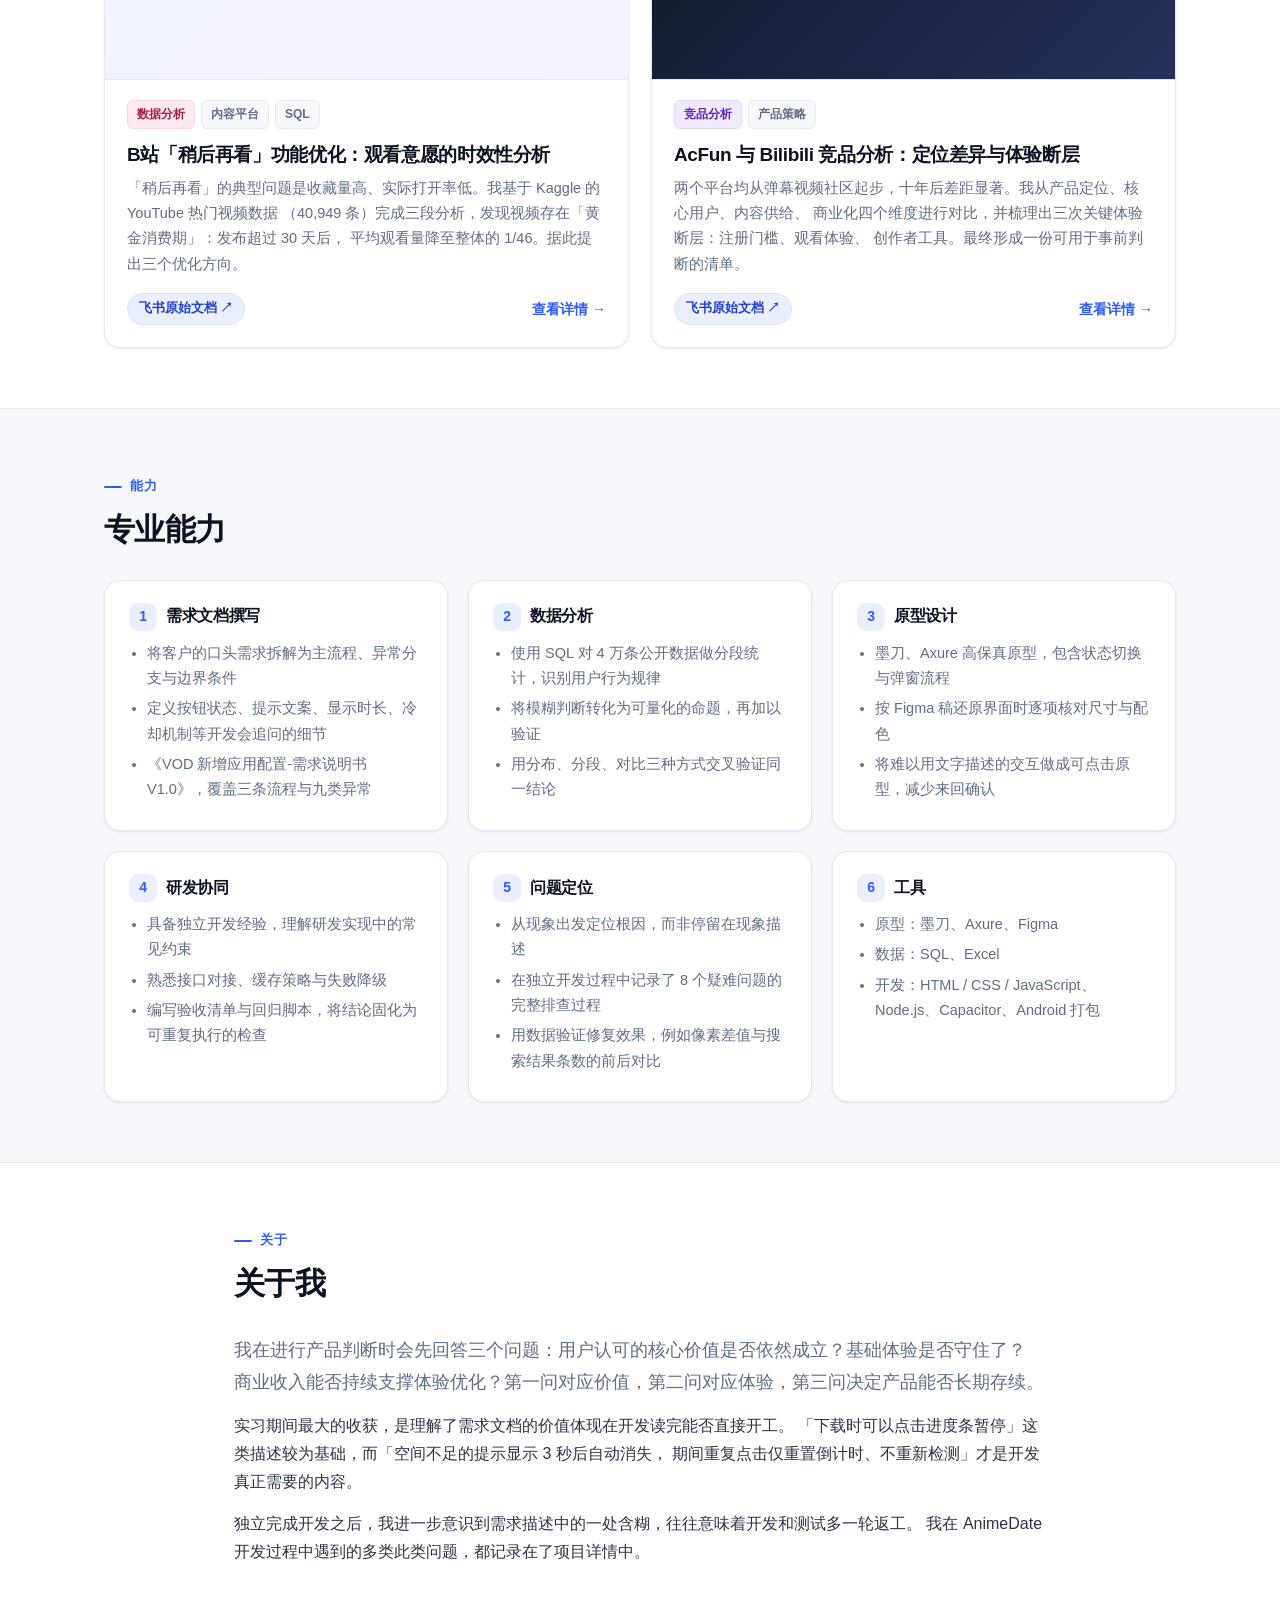
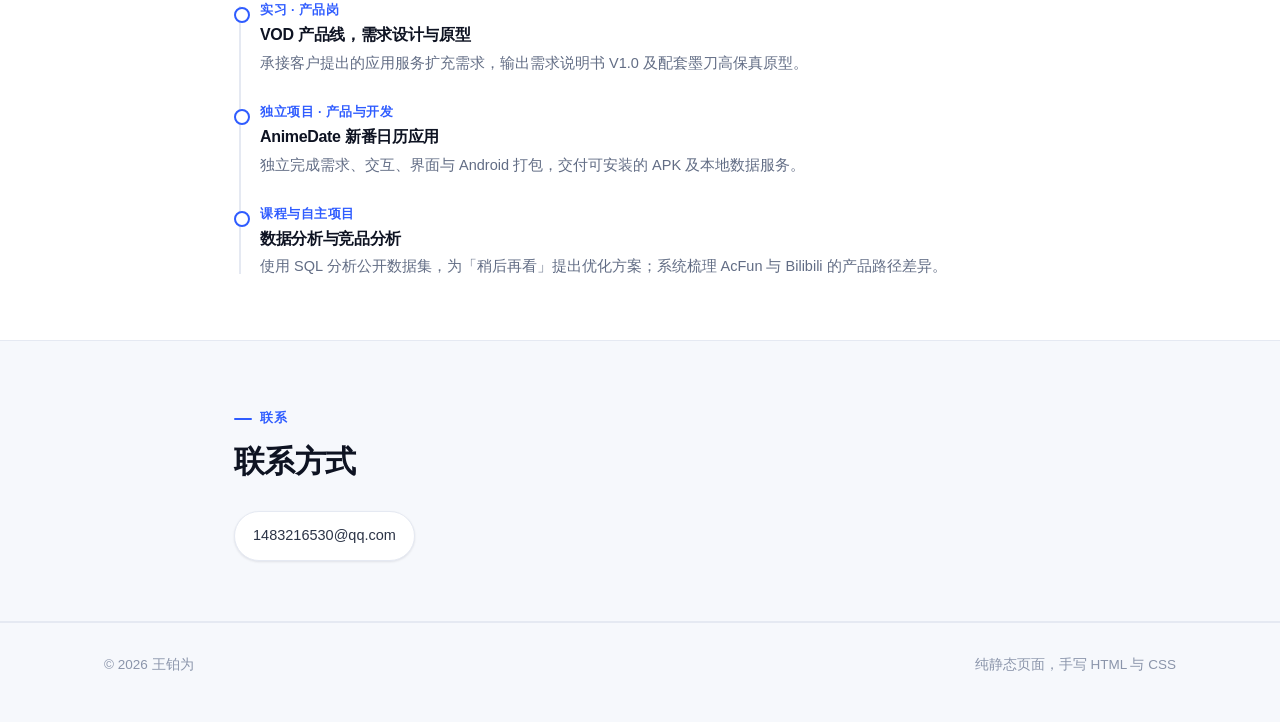
==== commit de0f937d: "改版：求职方向改为「产品经理 / AI 产品经理」（Hero 徽章、介绍文案、名片共 3 处）" ====
--- a/index.html
+++ b/index.html
@@ -25,10 +25,10 @@
 <div class="hero">
   <div class="wrap hero-grid">
     <div>
-      <span class="eyebrow">AI 产品经理 · 校招</span>
+      <span class="eyebrow">产品经理 / AI 产品经理 · 校招</span>
       <h1>王铂为的产品作品集</h1>
       <p class="lead">
-        我来自重庆邮电大学，求职方向是 AI 产品经理。下面四个项目来自不同的场景：
+        我来自重庆邮电大学，求职方向是产品经理 / AI 产品经理。下面四个项目来自不同的场景：
         一份给硬件产品写的需求说明书、一次用公开数据验证功能假设的尝试、
         一份竞品分析，还有一个我自己从需求做到打包的 Android 应用。
       </p>
@@ -43,7 +43,7 @@
         <img class="avatar" src="assets/img/avatar.webp" alt="王铂为">
         <div>
           <b>王铂为</b>
-          <span class="small muted">重庆邮电大学 · 求职方向：AI 产品经理</span>
+          <span class="small muted">重庆邮电大学 · 求职方向：产品经理 / AI 产品经理</span>
         </div>
       </div>
       <dl>
